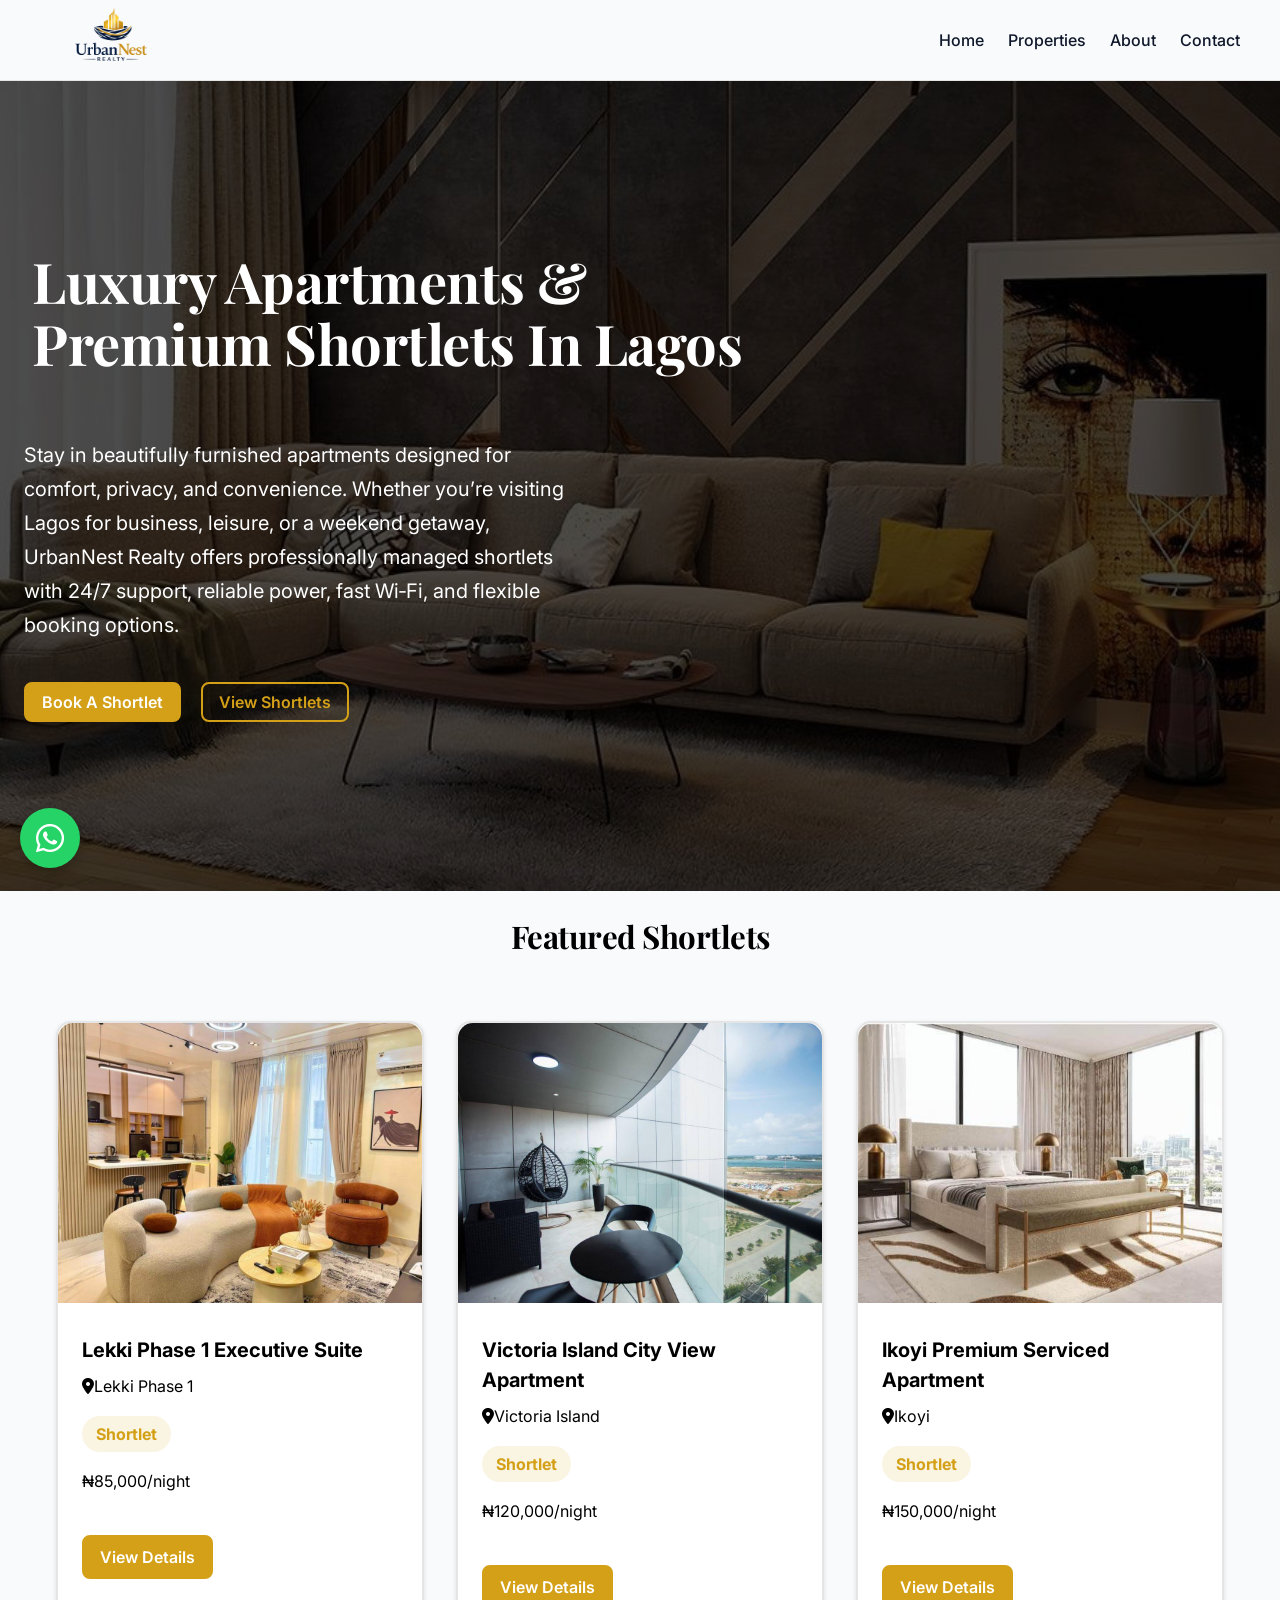
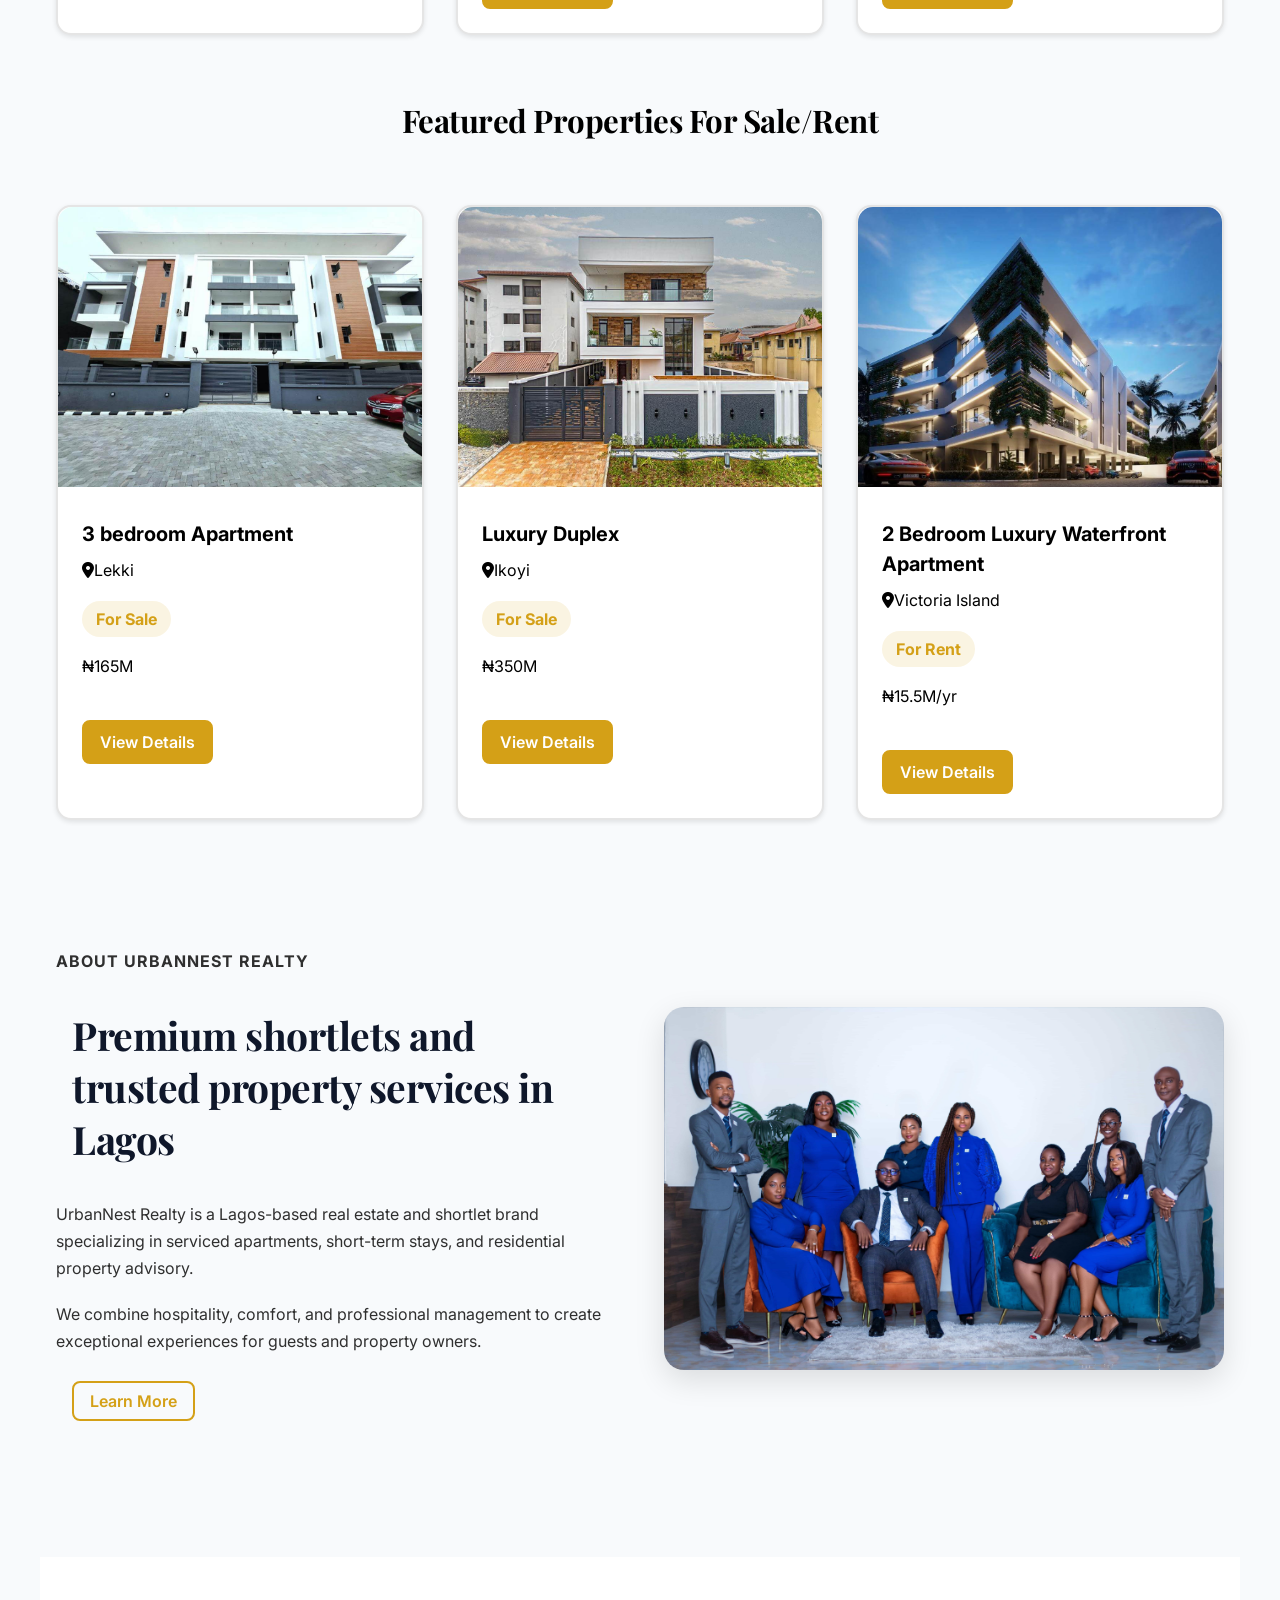
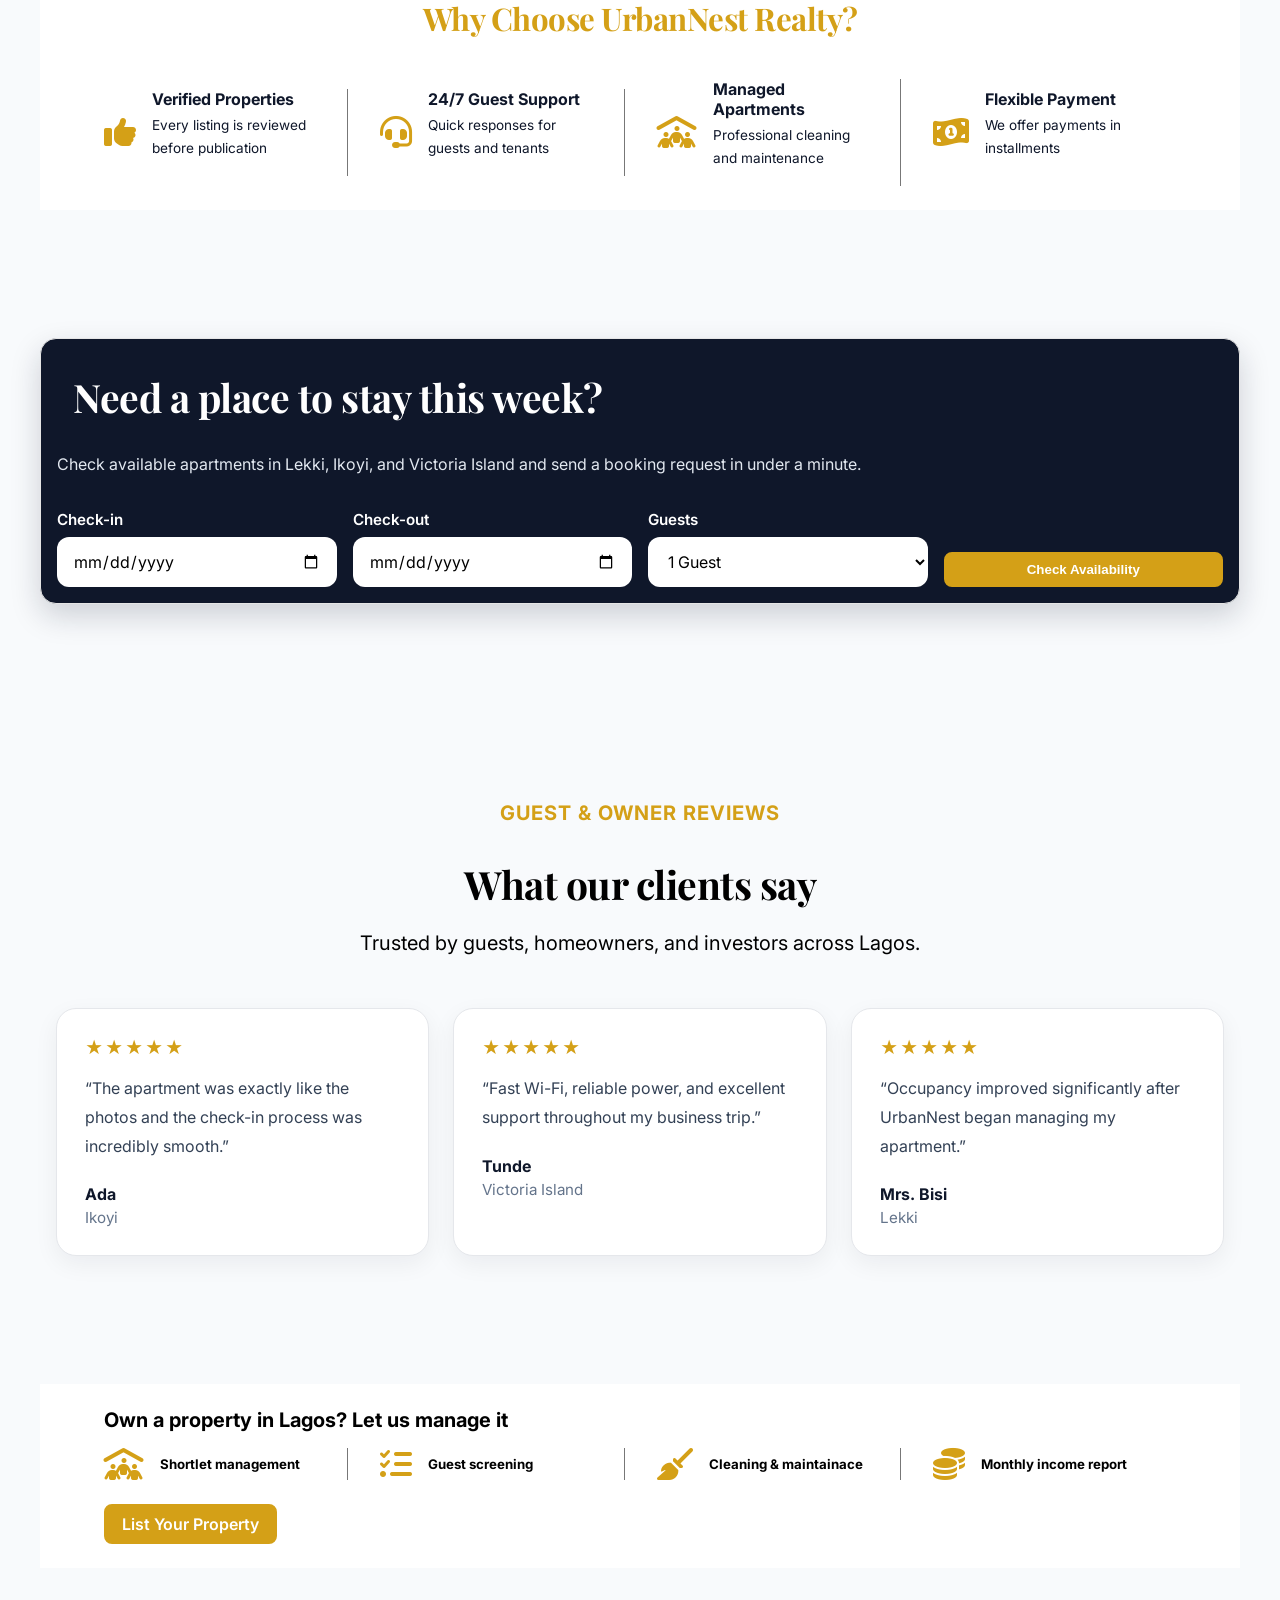
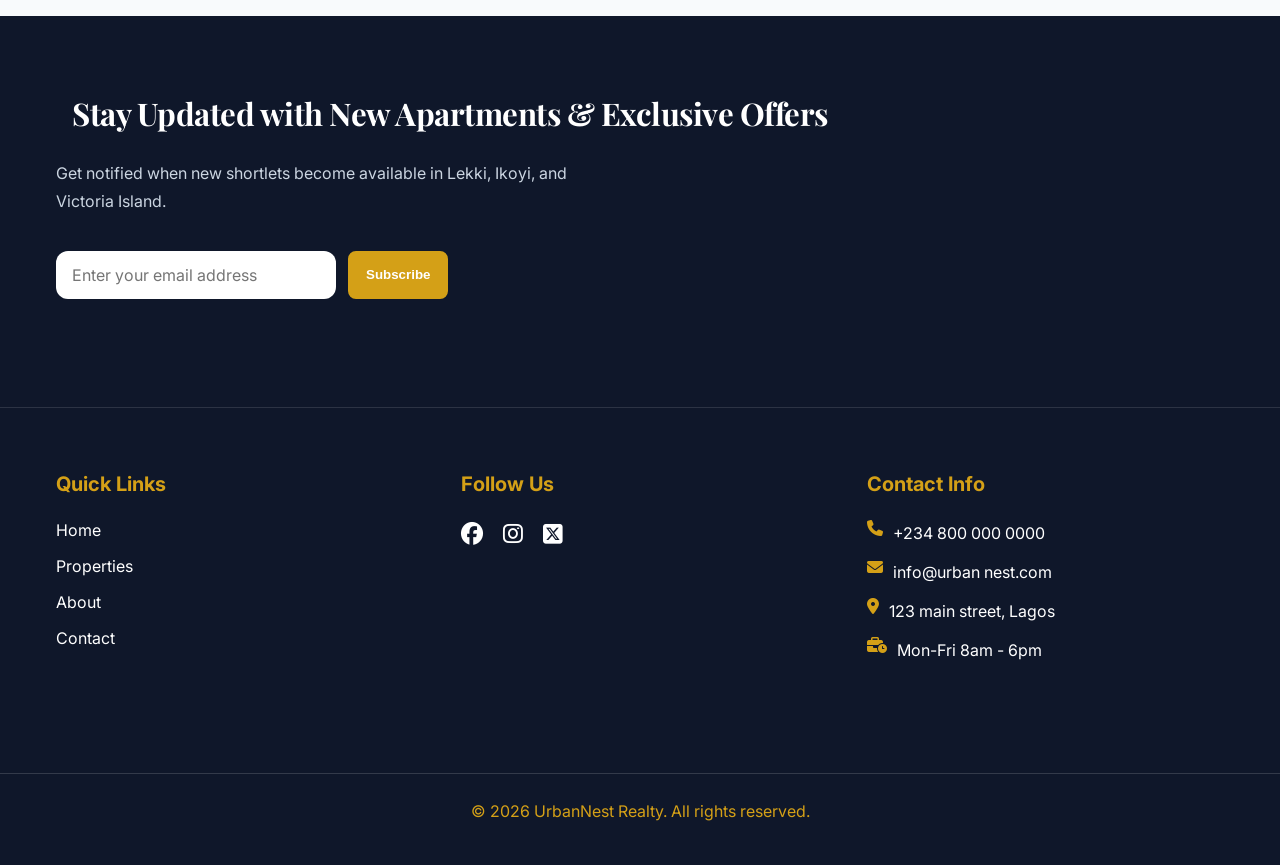
==== index.html @ 4d5b06f9 "Update print statement from 'Hello' to 'Goodbye'" ====
<!DOCTYPE html>
<html lang="en">
<head>
    <meta charset="UTF-8">
    <meta name="viewport" content="width=device-width, initial-scale=1.0">

    <title>UrbanNest Realty</title>

    <link rel="preconnect" href="https://fonts.googleapis.com">
    <link rel="preconnect" href="https://fonts.gstatic.com" crossorigin>
    <link href="https://fonts.googleapis.com/css2?family=Inter:wght@400;500;600;700&family=Playfair+Display:wght@600;700;800&display=swap" rel="stylesheet">

    <link rel="stylesheet" href="CSS/stylesheet.css">
    <script src="JS/script.js" defer></script>

    <link rel="stylesheet" href="https://cdnjs.cloudflare.com/ajax/libs/font-awesome/6.5.0/css/all.min.css">

</head>
<body>
    <div class="page">
        <header class="site-header">
            <div class="header-inner">

                <nav class="navbar">
                    <div class="logo">
                        <a href="index.html">
                            <img src="Assets/Logo/Real_estate_logo.png" alt="UrbanNest Realty Logo">
                        </a>
                    </div>
                    <button class="menu-btn" id="menuBtn" type="button" aria-label="Open menu">
                        <i class="fa-solid fa-bars"></i>
                    </button>

                    <ul class="nav-links" id="navLinks">
                        <il><a href="index.html"> Home </a></il>
                        <il><a> Properties </a></il>
                        <il><a> About </a></il>
                        <il><a> Contact </a></il>
                    </ul>
                </nav>
            </div>
        </header>

        <main>
            <section class="hero">
                <div class="slide slide1 active">
                    <div class="fade-in">
                        <h1 class="hero-title text-measure">Luxury Apartments & <br>Premium Shortlets In Lagos</h1>

                        <div class="hero-text">
                            <p>
                                Stay in beautifully furnished apartments designed for comfort, privacy, and convenience. Whether you’re visiting Lagos for business, leisure, or a weekend getaway, 
                                UrbanNest Realty offers professionally managed shortlets with 24/7 support, reliable power, fast Wi‑Fi, and flexible booking options.
                            </p>

                            <a href="#" class="Btn">Book A Shortlet</a>
                            <a href="#featured" class="btn-primary">View Shortlets</a>
                        </div>

                    </div>
                </div>
                <div class="slide slide2">
                    <div class="hero-text fade-in">
                        <h1>Your Lagos Home Away From Home</h1>
                        <p>
                             From stylish studios to spacious serviced suites, 
                            UrbanNest Realty provides secure, fully furnished shortlets in Lagos’s most desirable neighborhoods.
                        </p>
                        <a href="#" class="Btn">Book A Shortlet</a>
                        <a href="#featured" class="btn-primary">View Shortlets</a>
                    </div>
                </div>
            </section>


            <section>
                <div id="featured" class="container">
                    <div class="section-header">
                        <h3>Featured Shortlets</h3>
                    </div>
                    <div class="cards">

                        <div class="card">
                            <img src="Assets/Images/2_bedroom_shortlet.jfif" alt="suit">
                            <div class="card-content">
                                <h4>Lekki Phase 1 Executive Suite</h4>
                                <p><i class="fa-solid fa-location-dot"></i>Lekki Phase 1</p>
                                <span class="property-badge">Shortlet</span>
                                <p>&#8358;85,000/night</p>
                                <a href="properties_details.html?id=lekki-suite" class="Btn">View Details</a>
                            </div>
                        </div>

                        <div class="card">
                            <img src="Assets/Images/VI_AP.jfif" alt="apartment">
                            <div class="card-content">
                                <h4>Victoria Island City View Apartment</h4>
                                <p><i class="fa-solid fa-location-dot"></i>Victoria Island</p>
                                <span class="property-badge">Shortlet</span>
                                <p>&#8358;120,000/night</p>
                                <a href="properties_details.html?id=vi-city-view" class="Btn">View Details</a>
                            </div>
                        </div>

                        <div class="card">
                            <img src="Assets/Images/shortlet_penthouse.jfif" alt="bedroom">
                            <div class="card-content">
                                <h4>Ikoyi Premium Serviced Apartment</h4>
                                <p><i class="fa-solid fa-location-dot"></i>Ikoyi</p>
                                <span class="property-badge">Shortlet</span>
                                <p>&#8358;150,000/night</p>
                                <a href="properties_details.html?id=ikoyi-AP" class="Btn">View Details</a>
                            </div>
                        </div>
                    </div>

                </div>
            </section>

            <section>
                <div class="container">
                    <div class="section-header">
                        <h3>Featured Properties For Sale/Rent</h3>
                    </div>

                    <div class="cards">
                        <div class="card">
                            <img src="Assets/Images/3_bedroom_AP.jfif" alt="3 Bedroom Apartment">
                            <div class="card-content">
                                <h4>3 bedroom Apartment</h4>
                                <p><i class="fa-solid fa-location-dot"></i>Lekki</p>
                                <span class="property-badge">For Sale</span>
                                <p>&#8358;165M</p>
                                <a href="properties_details.html?id=3-bedroom-AP" class="Btn">View Details</a>
                            </div>
                        </div>

                        <div class="card">
                            <img src="Assets/Images/AP_forSale.jfif" alt="Luxury Duplex">
                            <div class="card-content">
                                <h4>Luxury Duplex</h4>
                                <p><i class="fa-solid fa-location-dot"></i>Ikoyi</p>
                                <span class="property-badge">For Sale</span>
                                <p>&#8358;350M</p>
                                <a href="properties_details.html?id=ikoyi-duplex" class="Btn">View Details</a>
                            </div>
                        </div>

                        <div class="card">
                            <img src="Assets/Images/Luxury_AP.jfif" alt="2 Bedroom Apartment">
                            <div class="card-content">
                                <h4>2 Bedroom Luxury Waterfront Apartment</h4>
                                <p><i class="fa-solid fa-location-dot"></i>Victoria Island</p>
                                <span class="property-badge">For Rent</span>
                                <p>&#8358;15.5M/yr</p>
                                <a href="properties_details.html?id=vi-waterfront" class="Btn">View Details</a>
                            </div>
                        </div>
                    </div>
                </div>
            </section>


            <section class="about-home section">
                <div class="container about-grid">

                    <div class="about-text">
                        <p class="section-label">About UrbanNest Realty</p>
                        <h2>Premium shortlets and trusted property services in Lagos</h2>

                        <p>
                            UrbanNest Realty is a Lagos-based real estate and shortlet brand
                            specializing in serviced apartments, short-term stays, and residential
                            property advisory.
                        </p>

                        <p>
                            We combine hospitality, comfort, and professional management to create
                            exceptional experiences for guests and property owners.
                        </p>

                        <a href="about.html" class="btn-primary">Learn More</a>
                    </div>

                    <div class="about-image">
                        <img src="Assets/Images/Team_pic.jpg" alt="UrbanNest Realty team">
                    </div>

                </div>
            </section>


            <section class="features container">
                <div class="feature-header">
                    <h3>Why Choose UrbanNest Realty?</h3>
                </div>
                
                <div class="feature-container fade-in">
                    <div class="feature">
                        <i class="fa-solid fa-thumbs-up"></i>
                        <div class="feature-text">
                            <h4>Verified Properties</h4>
                            <p>Every listing is reviewed before publication</p>
                        </div>
                    </div>
                    <div class="feature">
                        <i class="fa-solid fa-headset"></i>
                        <div class="feature-text">
                            <h4>24/7 Guest Support</h4>
                            <p>Quick responses for guests and tenants</p>
                        </div>
                    </div>
                    <div class="feature">
                        <i class="fa-solid fa-people-roof"></i>
                        <div class="feature-text">
                            <h4>Managed Apartments</h4>
                            <p>Professional cleaning and maintenance</p>
                        </div>
                    </div>
                    <div class="feature">
                        <i class="fa-solid fa-money-bill-1-wave"></i>
                        <div class="feature-text">
                            <h4>Flexible Payment</h4>
                            <p>We offer payments in installments</p>
                        </div>
                    </div>
                </div>
            </section>

            <section class="availability-section">
                <div class="container availability-box">

                    <div class="availability-text">
                        <h2>Need a place to stay this week?</h2>
                        <p>
                            Check available apartments in Lekki, Ikoyi, and Victoria Island
                            and send a booking request in under a minute.
                        </p>
                    </div>

                    <form id="availabilityForm" class="availability-form">

                        <div class="field">
                            <label for="checkin">Check-in</label>
                            <input type="date" id="checkin" required>
                        </div>

                        <div class="field">
                            <label for="checkout">Check-out</label>
                            <input type="date" id="checkout" required>
                        </div>

                        <div class="field">
                            <label for="guests">Guests</label>
                            <select id="guests">
                                <option value="1">1 Guest</option>
                                <option value="2">2 Guests</option>
                                <option value="3">3 Guests</option>
                                <option value="4">4 Guests</option>
                                <option value="5">5 Guests</option>
                            </select>
                        </div>

                        <button type="submit" class="Btn">
                            Check Availability
                        </button>

                    </form>

                </div>
            </section>

            
            <section class="testimonials section">
                <div class="container">

                    <div class="section-header">
                        <p class="section-label">Guest & Owner Reviews</p>
                        <h2>What our clients say</h2>
                        <p>
                            Trusted by guests, homeowners, and investors across Lagos.
                        </p>
                    </div>

                    <div class="testimonial-grid">

                    <article class="testimonial-card">
                        <div class="stars">★★★★★</div>
                        <p>
                            “The apartment was exactly like the photos and the check-in
                            process was incredibly smooth.”
                        </p>
                        <div class="client">
                            <strong>Ada</strong>
                            <span>Ikoyi</span>
                        </div>
                    </article>

                    <article class="testimonial-card">
                        <div class="stars">★★★★★</div>
                            <p>
                                “Fast Wi-Fi, reliable power, and excellent support throughout my
                                business trip.”
                            </p>
                            <div class="client">
                                <strong>Tunde</strong>
                                <span>Victoria Island</span>
                            </div>
                    </article>

                    <article class="testimonial-card">
                        <div class="stars">★★★★★</div>
                        <p>
                            “Occupancy improved significantly after UrbanNest began managing my
                            apartment.”
                        </p>
                        <div class="client">
                            <strong>Mrs. Bisi</strong>
                            <span>Lekki</span>
                        </div>
                    </article>

                </div>
            </div>
        </section>



            <section>
                <div class="features container">
                    <div class="fade-in">
                        <h4>Own a property in Lagos? Let us manage it</h4>
                    </div>
                    
                    
                    <div class="feature-container fade-in">

                        <div class="feature">
                            <i class="fa-solid fa-people-roof"></i>
                            <div>
                                <h5>Shortlet management</h5>
                            </div>
                            
                        </div>

                        <div class="feature">
                            <i class="fa-solid fa-list-check"></i>
                            <div>
                                <h5>Guest screening</h5>
                            </div>
                        </div>

                        <div class="feature">
                            <i class="fa-solid fa-broom"></i>
                            <div>
                                <h5>Cleaning & maintainace</h5>
                            </div>
                        </div>
                    
                        <div class="feature">
                            <i class="fa-solid fa-coins"></i>
                            <div>
                                <h5>Monthly income report</h5>
                            </div>
                        </div>

                    </div>
                    

                    <a href="" class="Btn">
                        List Your Property
                    </a>
                </div>
            </section>



            <footer class="footer">
                <!-- Newsletter -->
                <div class="footer-newsletter">
                    <div class="container newsletter-box">

                        <div class="newsletter-text">
                            <h3>Stay Updated with New Apartments & Exclusive Offers</h3>
                            <p>
                                Get notified when new shortlets become available in
                                Lekki, Ikoyi, and Victoria Island.
                            </p>
                        </div>

                        <form class="newsletter-form">
                            <input type="email" placeholder="Enter your email address" required>
                            <button type="submit" class="Btn">Subscribe</button>
                        </form>

                    </div>
                </div>

                <div class="footer-content">
                    <div class="footer-column fade-in">
                        <h4>Quick Links</h4>
                        <ul class="footer-links">
                            <li><a href="home_index.html">Home</a></li>
                            <li><a href="properties.html">Properties</a></li>
                            <li><a href="about.html">About</a></li>
                            <li><a href="contact.html">Contact</a></li>
                        </ul>
                    </div>

                    <div class="footer-column fade-in">
                        <h4>Follow Us</h4>

                        <div class="social-links">
                            <a href="#" aria-label="Facebook">
                                <i class="fa-brands fa-facebook"></i>
                            </a>
                            <a href="#" aria-label="Instagram">
                                <i class="fa-brands fa-instagram"></i>
                            </a>
                            <a href="#" aria-label="X (Twitter)">
                                <i class="fa-brands fa-square-x-twitter"></i>
                            </a>
                        </div>
                    </div>

                    <div class="footer-column fade-in">
                        <h4>Contact Info</h4>

                        <p><i class="fa-solid fa-phone"></i>+234 800 000 0000</p>
                        <p><i class="fa-solid fa-envelope"></i> info@urban nest.com</p>
                        <p><i class="fa-solid fa-location-dot"></i> 123 main street, Lagos</p>
                        <p><i class="fa-solid fa-business-time"></i> Mon-Fri 8am - 6pm</p>
                    </div>
                </div>

                <div class="footer-bottom fade-in">
                    <p>&copy; 2026 UrbanNest Realty. All rights reserved.</p>
                </div>
            </footer>
        </main>
    </div>

  
    <button id="backToTop" class="back-to-top" type="button" aria-label="Back to top">
        <i class="fa-solid fa-arrow-up"></i>
    </button>
    <a
        href="https://wa.me/2348012345678?text=Hello%20UrbanNest%20Realty,%20I%20would%20like%20to%20schedule%20%20a%20inspection."
        class="whatsapp-btn"
        target="_blank"
        rel="noopener noreferrer"
        aria-label="Chat with us on WhatsApp">
        <i class="fa-brands fa-whatsapp"></i>
    </a>
    
</body>
</html>
---- CSS/stylesheet.css ----
* {
    margin: 0;
    padding: 0;
}
*, *::before, *::after {
    box-sizing: border-box;
}
html {
    font-size: var(--text-base);
    scroll-behavior: smooth;
}
html, body {
    overflow-x: hidden;
}
:root {
    /*-- Spacing --*/
    --space-1: 8px;
    --space-2: 16px;
    --space-3: 24px;
    --space-4: 32px;
    --space-5: 48px;
    --space-6: 64px;
    --space-7: 80px;

    /*-- Font Size --*/
    --text-sm: 0.875rem;
    --text-base: 1rem;
    --text-md: 1.25rem;
    --text-lg: 1.563rem;
    --text-xl: 1.953rem;
    --text-2xl: 2.441rem;
    --text-3xl: 3.052rem;

    /* Font */
    --font-heading: 'Playfair Display', serif;
    --font-body: 'Inter', sans-serif;

    /*-- Color --*/
    --primary: #0f172a;
    --accent: #d4a017;
    --background: #f8fafc;
    --surface: #ffffff;
    --body-text: navy;
    --text: #2f2f2f;
    --text-light: #777777;
    --border: #e5e5e5;
}

body {
    margin: 0;
    font-family: var(--font-body);
    background-color: var(--background);
}

main {
    overflow: hidden;
}

h1 {
    font-size: var(--text-3xl);
}
h2 {
    font-size: var(--text-2xl);
    margin-bottom: var(--space-2);
}
h3 {
    font-size: var(--text-xl);
    margin-bottom: var(--space-2);
}
h4 {
    font-size: var(--text-md);
    margin-bottom: var(--space-2);
}
p {
    font-size: var(--text-base);
    line-height: 1.7;
    margin-bottom: var(--space-2);
}
.site-header {
    background: var(--background);
    position: sticky;
    top: 0;
    z-index: 1000;
    border-bottom: 1px solid var(--border);
}
.header-inner {
    padding: var(--space-3);
    display: flex;
    justify-content: space-between;
    align-items: center;
    max-height: 80px;
    position: relative;
}
.page {
    width: 100%;
    overflow: hidden;
}
.text-measure {
    max-width: 65ch;
}

/* Navbar */
.navbar {
    display: flex;
    justify-content: space-between;
    align-items: center;
    padding: var(--space-1) var(--space-2);
    width: 100%;
}
.nav-links {
    display: flex;
    gap: var(--space-3);
    padding: 0;
    margin: 0;
    list-style: none;
}
.nav-links  a {
    position: relative;
    text-decoration: none;
    font-weight: 500;
    color: var(--primary);
    transition: color .3s ease;
}
.nav-links a::after{
    content: "";
    position: absolute;
    left: 0;
    bottom: -5px;
    width: 0;
    height: 2px;
    background: var(--accent);
    transition: width .3s ease;
}
.nav-links a:hover::after{
    width: 100%;
}
.nav-links a:hover{
    color: var(--accent);
}
.logo {
    font-size: var(--text-xl);
    font-weight: bold;
}
.logo img{
    display: block;
    height: 100px;
    width: auto;
}
.menu-btn {
    display: none;
    background: none;
    border: none;
    font-size: var(--text-lg);
    cursor: pointer;
    color: var(--primary);
}
.menu-toggle {
    display: none;
}
.menu-icon {
    display: none;
    font-size: var(--text-md);
    cursor: pointer;
    -webkit-user-select: none;
    user-select: none;
}

/* Hero layout */
.hero{
    position: relative;
    overflow: hidden;
    height: 90vh;
}

/* Hero Slider */
.slide{
    position:absolute;
    inset:0;
    z-index: 0;

    background-size:cover;
    background-position:center;
    background-repeat:no-repeat;

    opacity:0;
    transition:opacity .8s ease;

    display:flex;
    align-items:center;
    justify-content:flex-start;
}
.slide.active{
    opacity:1;
    z-index: 1;
}
.slide1 {
    background-image: 
    linear-gradient(rgba(0, 0, 0, 0.7), rgba(0, 0, 0, 0.7)),
    url('../Assets/Images/modern-l-shaped-sectional-set-design-in-living-room.jpg');

}
.slide2 {
    background-image: 
    linear-gradient(rgba(0, 0, 0, 0.7), rgba(0, 0, 0, 0.7)),
    url('../Assets/Images/Bed.jpg');

}

/* Hero title and section headings */
h1,
h2,
h3,
.hero-title {
    margin: 0;
    padding: var(--space-2);
    font-family: var(--font-heading);
    font-weight: 700;
    letter-spacing: -0.5px;
}
/* Hero Content */
.hero-title {
    font-size: clamp(2.5rem, 6vw, 5rem);
    line-height: 1.1;
    margin: var(--space-2);
    margin-bottom: var(--space-1);
}
.hero h1 {
    font-size: clamp(2.5rem, 5vw, 3.5rem);
    font-weight: 700;
    margin-bottom: var(--space-1);
    color: var(--surface);
}
.hero p {
    font-size: var(--text-md);
    margin-top: var(--space-2);
    margin-bottom: var(--space-2);
    color: var(--surface);
}
.hero-text {
    max-width: 600px;
    text-align: left;
    margin: 0;
    padding: var(--space-3);
    color: var(--primary);
}
.hero-text h1 {
    font-size: var(--text-2xl);
    margin-bottom: var(--space-1);
}



.container {
    max-width: 1200px;
    padding: 0 var(--space-2);
    margin: 0 auto;
    margin-bottom: var(--space-5);
}
.section-header {
    margin-top: var(--space-1);
    margin-bottom: var(--space-5);
    text-align: center;
}
.section-header p {
    font-size: var(--text-md);
}
.section {
    padding: var(--space-7) 16px;
    overflow: hidden;
}

.text-measure {
    max-width: 65ch;
}
.fade-in {
    opacity: 0;
    transform: translateY(30px);
    transition: all .6s ease;
}
.fade-in.show {
    opacity: 1;
    transform: translateY(0);
}

/* Cards */
.cards{
    display:grid;
    grid-template-columns:repeat(auto-fit, minmax(280px,1fr));
    gap:var(--space-4);
}
.card {
    background: var(--surface);
    border: var(--border) 2px solid;
    width: 100%;
    position: relative;
    max-width: none;
    border-radius: 15px;
    box-shadow: 0 2px 5px rgba(0, 0, 0, 0.1);
    line-height: 1.5;
    transition: transform 0.15s ease, box-shadow 0.15s ease;
}
.card-content {
    padding: var(--space-3);
}
.card h4, .card h5 {
    font-size: var(--text-md);
    margin-top: var(--space-1);
    margin-bottom: var(--space-1);
}
.card p {
    margin-bottom: var(--space-2);
}
.card img{
    width:100%;
    height:280px;
    object-fit:cover;
    display:block;
    border-top-right-radius: 15px;
    border-top-left-radius: 15px;
}
.cards-alt {
    display: grid;
    gap: var(--space-4);
    grid-template-columns: repeat(auto-fit, minmax(280px, 1fr));
}
.card-alt {
    background: var(--surface);
    border: var(--border) 2px solid;
    width: 100%;
    position: relative;
    max-width: none;
    border-radius: 15px;
    box-shadow: 0 2px 5px rgba(0, 0, 0, 0.1);
    line-height: 1.5;
    transition: transform 0.15s ease, box-shadow 0.15s ease;
}
.card-alt-content {
    padding: var(--space-3);
}
.card-alt h4, .card-alt h5 {
    font-size: var(--text-md);
    margin-top: var(--space-1);
    margin-bottom: var(--space-1);
}
.card-alt p {
    margin-bottom: var(--space-2);
}
.card-alt img{
    width:100%;
    height:400px;
    object-fit:cover;
    display:block;
    border-top-right-radius: 15px;
    border-top-left-radius: 15px;
}



/* Buttons */
.Btn {
    display: inline-block;
    padding: var(--space-1) var(--space-2);
    margin-top: var(--space-3);
    background-color: var(--accent);
    border-radius: 8px;
    color: var(--surface);
    border: 2px var(--accent) solid;
    text-decoration: none;
    font-weight: 600;
    transition: background 0.3s ease;
}
.Btn:hover {
    color: var(--accent);
    background-color: var(--primary);
    border: 2px var(--primary) solid;
    transform: translate(-2px);
}
.btn-primary {
    display: inline-block;
    padding: var(--space-1) var(--space-2);
    margin: var(--space-1) var(--space-2);
    border: 2px var(--accent) solid;
    color: var(--accent);
    text-decoration: none;
    border-radius: 8px;
    font-weight: 600;
    transition: background 0.3s ease;
}
.btn-primary:hover {
    color: var(--accent);
    background: var(--primary);
    border: 2px var(--primary) solid;
    transform: translate(-2px);
}
.btn-alt{
        display: inline-block;
    padding: var(--space-1) var(--space-2);
    margin: var(--space-1) var(--space-3);
    border: 2px var(--primary) solid;
    color: var(--primary);
    text-decoration: none;
    border-radius: 8px;
    font-weight: 600;
    transition: background 0.3s ease;
}


/* About */
.about-home{
    padding:80px 0;
}
.about-grid{
    display:grid;
    grid-template-columns:1fr 1fr;
    gap:48px;
    align-items:center;
}
.section-label{
    color:var(--accent);
    font-weight:700;
    text-transform:uppercase;
    letter-spacing:1px;
    margin-bottom:12px;
}
.about-text h2{
    margin-bottom:20px;
    color:var(--primary);
}
.about-text p{
    margin-bottom:18px;
    color:var(--text);
}
.about-image img{
    width:100%;
    border-radius:20px;
    display:block;
    box-shadow:0 10px 30px rgba(0,0,0,.12);
}



/* Why Choose Us */
.features{
    background: var(--surface);
    padding: 1.5rem 5%;
}
.feature-container{
    max-width: 1200px;
    margin: 0 auto;

    display: flex;
    justify-content: space-between;
    align-items: center;
    gap: 2rem;
}
.feature{
    flex: 1;

    display: flex;
    align-items: center;
    gap: 1rem;

    padding-right: 1.5rem;
    border-right: 1px solid var(--text-light);
}
.feature:last-child{
    border-right: none;
}
.feature i{
    font-size: 2rem;
    color: var(--accent);
    flex-shrink: 0;
}
.feature-header{
    font-size: var(--text-md);
    color: var(--accent);
    margin-bottom: var(--space-3);
    text-align: center;
}
.feature h4{
    font-size: 1rem;
    color: var(--primary);
    margin-bottom: .3rem;
}
.feature p{
    font-size: .85rem;
    color: var(--primary);
}



/* Bookings */
.booking-section{
    padding:80px 20px;
    background:#fff;
}
.booking-form{
    max-width:600px;
    margin:auto;
    display:grid;
    gap:16px;
}
.booking-form input,
.booking-form textarea{
    width:100%;
    padding:14px;
    border:1px solid #ddd;
    border-radius:8px;
    font-size:1rem;
}
.booking-form button{
    border:none;
    cursor:pointer;
}

/* Quick Availability Section */
.availability-section{
    padding:80px 20px;
}
.availability-box{
    background: var(--primary) !important;
    color: var(--surface);
    border-radius:24px;
    padding:48px;
    display:grid;
    grid-template-columns:1fr;
    gap:32px;
    box-shadow:0 12px 30px rgba(15,23,42,.18);
}
.availability-text h2{
    color:var(--surface);
    margin-bottom:12px;
}
.availability-text p{
    color:#E2E8F0;
    margin:0;
}
.availability-form{
    display:grid;
    grid-template-columns:repeat(4,1fr);
    gap:16px;
    align-items:end;
}
.availability-form .field{
    display:flex;
    flex-direction:column;
    gap:8px;
}
.availability-form label{
    font-size:.95rem;
    font-weight:600;
    color:var(--surface);
}
.availability-form input,
.availability-form select{
    width:100%;
    padding:14px 16px;
    border:none;
    border-radius:12px;
    font:inherit;
    background:#fff;
}
.availability-form input:focus,
.availability-form select:focus{
    outline:2px solid var(--accent);
    outline-offset:2px;
}
.availability-form .Btn{
    width:100%;
    margin-top:0;
}





/* property details page */
.property-details{
    display:grid;
    grid-template-columns:1fr 1fr;
    gap:60px;
    align-items:center;
    margin:80px 0;
}
.property-image img{
    width:100%;
    border-radius:15px;
}
.property-info h1{
    margin-bottom:20px;
}
.property-info p{
    margin:20px 0;
    line-height:1.8;
}
.property-info ul{
    margin:25px 0;
}

.property-info li{
    margin-bottom: var(--space-1);
}
.property-meta{
    margin:20px 0;
}
.property-meta p{
    margin:10px 0;
    font-size:0.95rem;
    color:#555;
}
.property-meta strong{
    color:#222;
}

/*  PREMIUM PROPERTY DETAILS */
.property-page{
    padding-bottom:80px;
}
.property-gallery{
    max-width:1200px;
    margin:40px auto;
    padding:0 16px;
}
.gallery-main{
    width:100%;
    height:520px;
    object-fit:cover;
    border-radius:24px;
    display:block;
    margin-bottom:16px;
}
.gallery-grid{
    display:grid;
    grid-template-columns:repeat(3,1fr);
    gap:16px;
}
.gallery-grid img{
    width:100%;
    height:180px;
    object-fit:cover;
    border-radius:16px;
    display:block;
}
.property-layout{
    display:grid;
    grid-template-columns:2fr 1fr;
    gap:40px;
    align-items:start;
}
.property-content{
    background:var(--surface);
    border:1px solid var(--border);
    border-radius:24px;
    padding:40px;
    box-shadow:0 10px 30px rgba(15,23,42,.05);
}
.property-header{
    margin-bottom:28px;
}
.property-badge{
    display:inline-block;
    background:rgba(212,160,23,.12);
    color:var(--accent);
    padding:6px 14px;
    border-radius:999px;
    font-weight:700;
    margin-bottom:16px;
}
.property-header h1{
    margin-bottom:12px;
    color:var(--primary);
}
.property-location{
    color:#64748B;
    display:flex;
    align-items:center;
    gap:8px;
}
.property-features{
    display:grid;
    grid-template-columns:repeat(4,1fr);
    gap:16px;
    margin-bottom:32px;
    padding:24px 0;
    border-top:1px solid var(--border);
    border-bottom:1px solid var(--border);
}
.property-features div{
    display:flex;
    align-items:center;
    gap:8px;
    font-weight:600;
    color:var(--primary);
}
.property-section{
    margin-bottom:40px;
}
.property-section h2{
    margin-bottom:18px;
    color:var(--primary);
}
.amenities-grid{
    display:grid;
    grid-template-columns:repeat(2,1fr);
    gap:16px;
}
.amenities-grid div{
    display:flex;
    align-items:center;
    gap:10px;
    padding:14px;
    border:1px solid var(--border);
    border-radius:14px;
    background:#FAFBFC;
}
.map-placeholder{
    height:260px;
    border-radius:18px;
    border:1px dashed var(--border);
    display:flex;
    align-items:center;
    justify-content:center;
    color:#64748B;
    background:#F8FAFC;
}
.rules-list{
    padding-left:20px;
}
.rules-list li{
    margin-bottom:10px;
}
.booking-sidebar{
    position:sticky;
    top:100px;
}
.booking-card{
    background:var(--surface);
    border:1px solid var(--border);
    border-radius:24px;
    padding:28px;
    box-shadow:0 10px 30px rgba(15,23,42,.08);
}
.price-box{
    text-align:center;
    margin-bottom:24px;
}
.price-box span{
    color:#64748B;
    font-size:.95rem;
}
.price-box h3{
    font-size:2rem;
    color:var(--primary);
    margin:8px 0;
}
.price-box p{
    color:#64748B;
    margin:0;
}
.availability-box{
    background:#F8FAFC;
    border:1px solid var(--border);
    border-radius:16px;
    padding:16px;
    margin-bottom:24px;
}
.book-btn,
.whatsapp-btn{
    width:100%;
    text-align:center;
    margin-bottom:12px;
}
.contact-box{
    margin-top:20px;
}
.contact-box p{
    display:flex;
    align-items:center;
    gap:10px;
    margin-bottom:12px;
    color:var(--primary);
}



/* Testimonials */
.testimonials{
    background:#F8FAFC;
    padding:80px 0;
}
.testimonial-grid{
    display:grid;
    grid-template-columns:repeat(3,1fr);
    gap:24px;
    margin-top:40px;
}
.testimonial-card{
    background:#fff;
    border:1px solid #E5E7EB;
    border-radius:20px;
    padding:28px;
    box-shadow:0 8px 24px rgba(15,23,42,.06);
    transition:transform .25s ease, box-shadow .25s ease;
}
.testimonial-card:hover{
    transform:translateY(-6px);
    box-shadow:0 16px 36px rgba(15,23,42,.12);
}
.stars{
    color:#D4A017;
    font-size:1.1rem;
    margin-bottom:16px;
    letter-spacing:2px;
}
.testimonial-card p{
    color:#334155;
    margin-bottom:24px;
    line-height:1.8;
}
.client{
    display:flex;
    flex-direction:column;
    gap:4px;
}
.client strong{
    color:#0F172A;
}
.client span{
    color:#64748B;
    font-size:.95rem;
}






/*breadcrumb*/
.breadcrumb{
    padding:15px 0;
    font-size:.95rem;
}
.breadcrumb .container{
    display:flex;
    align-items:center;
    flex-wrap:wrap;
    gap:8px;
}
.breadcrumb a{
    color: var(--primary);
    text-decoration:none;
    font-weight:500;
}
.breadcrumb a:hover{
    text-decoration:underline;
}
.breadcrumb span{
    color: var(--accent);
}

/*Home Page Whatsapp*/
.whatsapp-btn {
    position: fixed;
    bottom: 20px;
    left: 20px;

    width: 60px;
    height: 60px;

    display: flex;
    align-items: center;
    justify-content: center;

    background: #25D366;
    color: white;

    border-radius: 50%;
    text-decoration: none;

    font-size: 2rem;
    box-shadow: 0 4px 12px rgba(0,0,0,0.2);
    z-index: 1000;
    transition: transform 0.3s ease;
}
.whatsapp-btn:hover {
    transform: scale(1.1);
}
/* Back To Top Button */
.back-to-top {
    position: fixed;
    bottom: 20px;
    right: 20px;
    width: 50px;
    height: 50px;

    border: none;
    border-radius: 50%;
    cursor: pointer;

    opacity: 0;
    visibility: hidden;
    transition: all 0.3s ease;
    z-index: 1000;
}
.back-to-top.show {
    opacity: 1;
    visibility: visible;
}

/* Footer Section*/
.footer {
    background: var(--primary);
}
/* Newsletter */
.footer-newsletter{
    border-bottom:1px solid rgba(255,255,255,.12);
    padding:60px 20px;
}
.newsletter-box{
    display:flex;
    justify-content:space-between;
    align-items:center;
    gap:20px;
    flex-wrap:wrap;
}
.newsletter-text h3{
    color:var(--surface);
    margin-bottom:10px;
}
.newsletter-text p{
    color:#CBD5E1;
    max-width:520px;
}
.newsletter-form{
    display:flex;
    gap:12px;
    flex-wrap:wrap;
}
.newsletter-form input{
    min-width:260px;
    padding:14px 16px;
    border:none;
    border-radius:12px;
    font:inherit;
}
.newsletter-form .Btn{
    margin-top:0;
}

.footer-content {
    max-width: 1200px;
    margin: 0 auto;

    display: grid;
    grid-template-columns: repeat(3, 1fr);
    gap: var(--space-5);
    padding: var(--space-6) var(--space-2);

    align-items: start;
}
.footer-column{
    text-align: left;
}
.footer-column h4 {
    margin-bottom: var(--space-3);
    color: var(--accent);
}
.footer-column p{
    display:flex;
    align-items:flex-start;
    justify-content: flex-start;
    gap:10px;
    margin-bottom:12px;
    color: var(--surface);
}
.footer-logo{
    text-align:center;
    padding-top: var(--space-5);
}
.footer-logo img{
    width:100px;
    height:auto;
}
.footer-links{
    list-style: none;
    margin: 0;
    padding: 0;
    color: var(--accent);
}
.footer-links li{
    margin-bottom: var(--space-2);
}
.footer-links a{
    text-decoration: none;
    color: var(--surface);
    transition: color .3s ease;
}
.footer-links a:hover{
    color: var(--accent);
}
.footer i {
    color: var(--accent);
}
.social-links{
    display:flex;
    justify-content: flex-start;
    gap:20px;
    margin-top:10px;
}
.social-links a{
    color: var(--text-light);
    font-size:1.4rem;
    transition:.3s;
}
.social-links a:hover{
    color: var(--surface);
    transform:translateY(-3px);
}
.social-links i{
    color: var(--surface);
}
.social-links a:hover i{
    color: var(--accent);
}
.footer-bottom{
    margin: 0;
    border-top:1px solid rgba(255,255,255,.15);
    margin-top:var(--space-4);
    padding:var(--space-3);
    text-align:center;
    color: var(--accent);
}




/* Mobile Responsive */
@media (max-width: 600px){
    .slide1 {
        background-image: 
        linear-gradient(rgba(0, 0, 0, 0.7), rgba(0, 0, 0, 0.7)),
        url('../Assets/Images/3_edroom_shortlet.jfif');

    }
    .slide2 {
        background-image: 
        linear-gradient(rgba(0, 0, 0, 0.7), rgba(0, 0, 0, 0.7)),
        url('../Assets/Images/AP_forSale_livingroom.jfif');

    }
    .menu-btn {
        display: block;
    }

    
    .nav-links{
        position: absolute;
        top: calc(100% + 15px);
        left: 50%;
        transform: translateX(-50%) translateY(-15px);
        width: 320px;
        max-width: calc(100vw - 2rem);

        background: var(--surface);
        
        border-radius: 20px;
        padding: 2rem;

        display: flex;
        flex-direction: column;
        gap: 1.5rem;

        box-shadow: 0 20px 40px rgba(0,0,0,.15);
        opacity: 0;
        visibility: hidden;
        transition: all .35s ease;
        z-index: 999;
    }
    .nav-links a{
        display: block;

        padding: 0.8rem 1rem;

        border-radius: 10px;
        border-bottom: 1px solid rgba(0,0,0,.08);
        text-align: center;

        font-size: 1.1rem;

        color: var(--text);

        text-decoration: none;

        transition: .3s;
    }

    .nav-links a:hover{
        background: var(--primary);
        color: var(--surface);
    }
    .nav-links.active{
        opacity: 1;
        visibility: visible;

        transform: translateX(-50%) translateY(0);
    }





    .features{
        padding: .75rem;
    }
    .feature-container{
        gap: .50rem;
    }
    .feature{
        gap: .5rem;
        padding-right: .5rem;
    }
    .feature i{
        font-size: 1rem;
    }
    .feature h3{
        font-size: .55rem;
        line-height: 1.2;
    }
    .feature p{
        display: none;
    }

    .about-grid{
        grid-template-columns:1fr;
    }
    .about-image{
        order:-1;
    }


    .gallery-grid{
        grid-template-columns:1fr;
    }
    .gallery-grid img{
        height:200px;
    }
    .property-content{
        padding:24px;
    }
    .property-features{
        grid-template-columns:1fr;
    }
    .amenities-grid{
        grid-template-columns:1fr;
    }


    .testimonial-grid{
        grid-template-columns:1fr;
    }
    .availability-box{
        padding:28px;
    }
    .availability-form{
        grid-template-columns:1fr;
    }

    .footer{
        align-items: center;
        text-align: center;
    }
    .footer-content{
        grid-template-columns: 1fr;
        justify-content: center;
        text-align: center;
    }
    .footer-column{
        text-align: center;
    }
    .footer-column p{
        justify-content: center;
        align-items: center;
    }
    .social-links{
        justify-content: center;
    }
    .logo img{
        margin: auto;
    }

    .booking-layout{
        grid-template-columns:1fr;
    }
    .booking-summary{
        position:static;
    }
    .booking-card{
        padding:24px;
    }
    .date-grid{
        grid-template-columns:1fr;
    }

}

/* Responsive */
@media (max-width:900px){

    .property-layout{
        grid-template-columns:1fr;
    }

    .booking-sidebar{
        position:static;
    }

    .gallery-main{
        height:320px;
    }

    .property-features{
        grid-template-columns:repeat(2,1fr);
    }
}
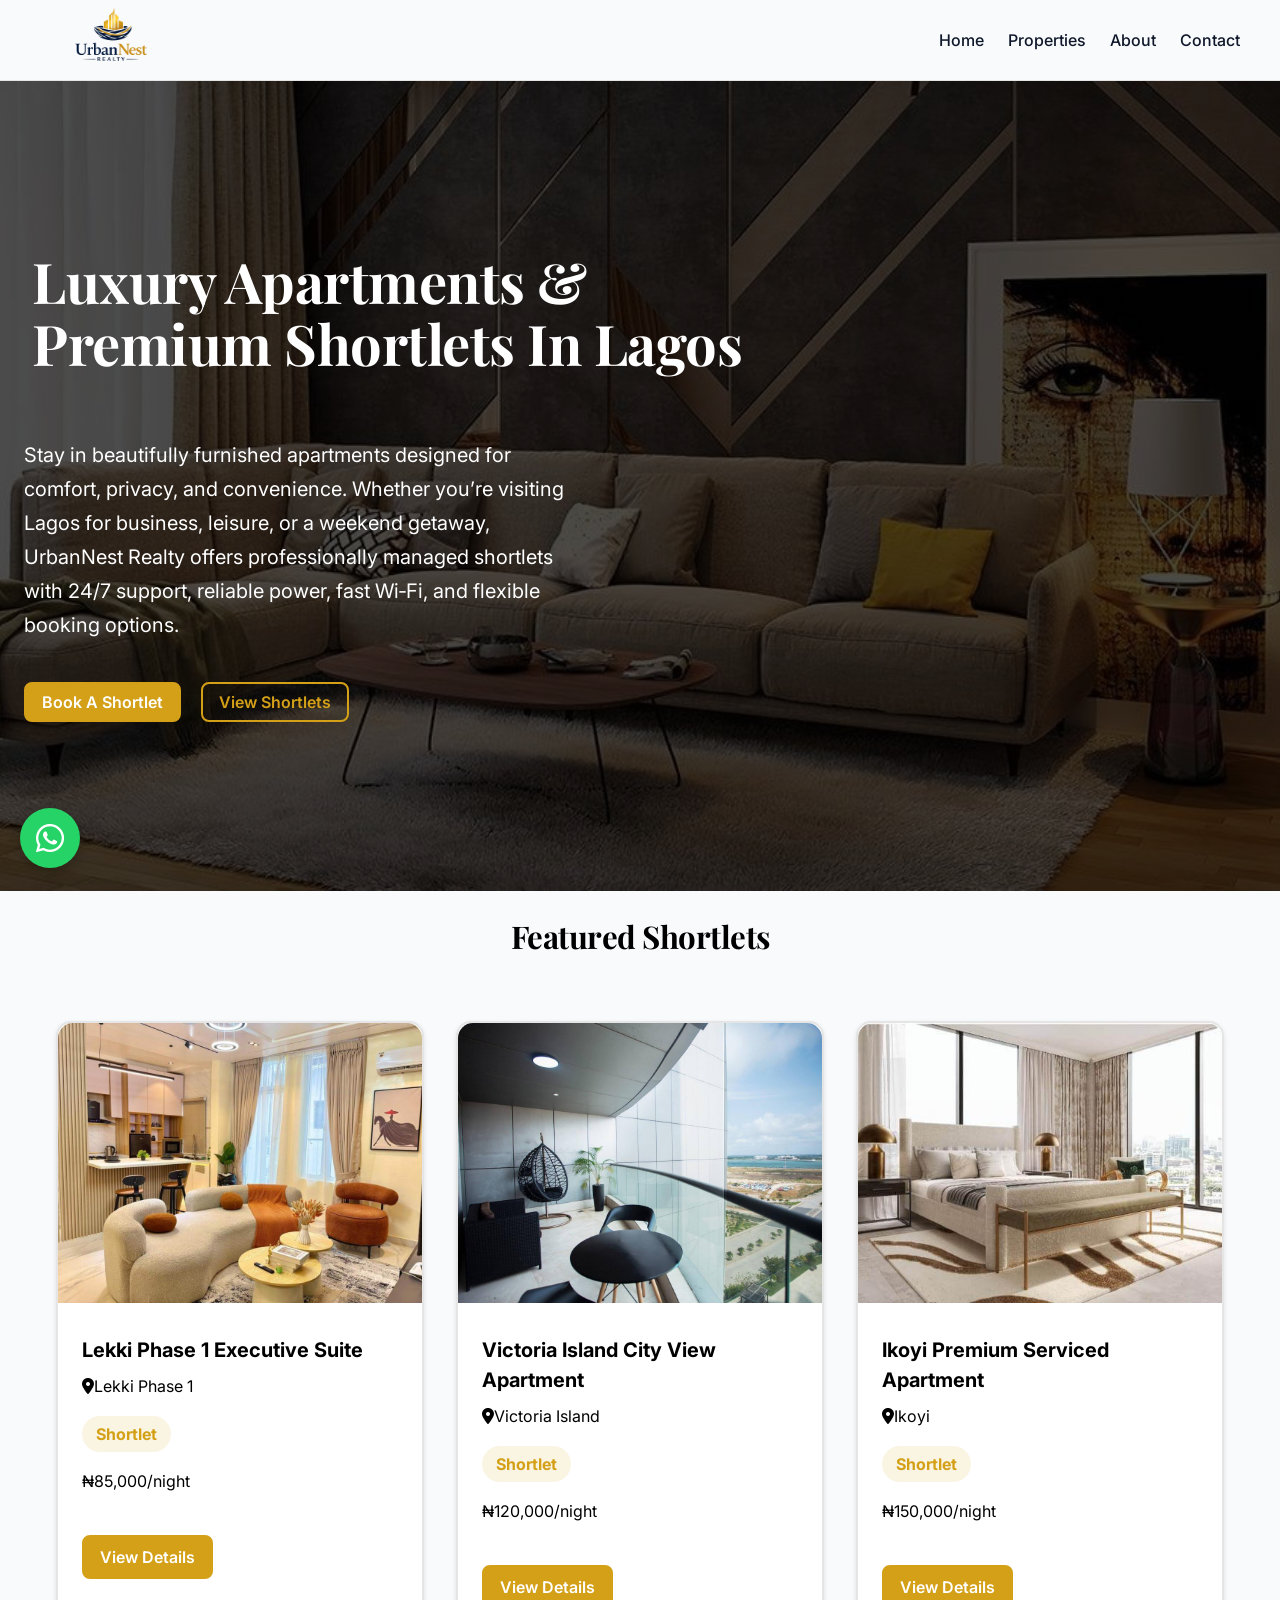
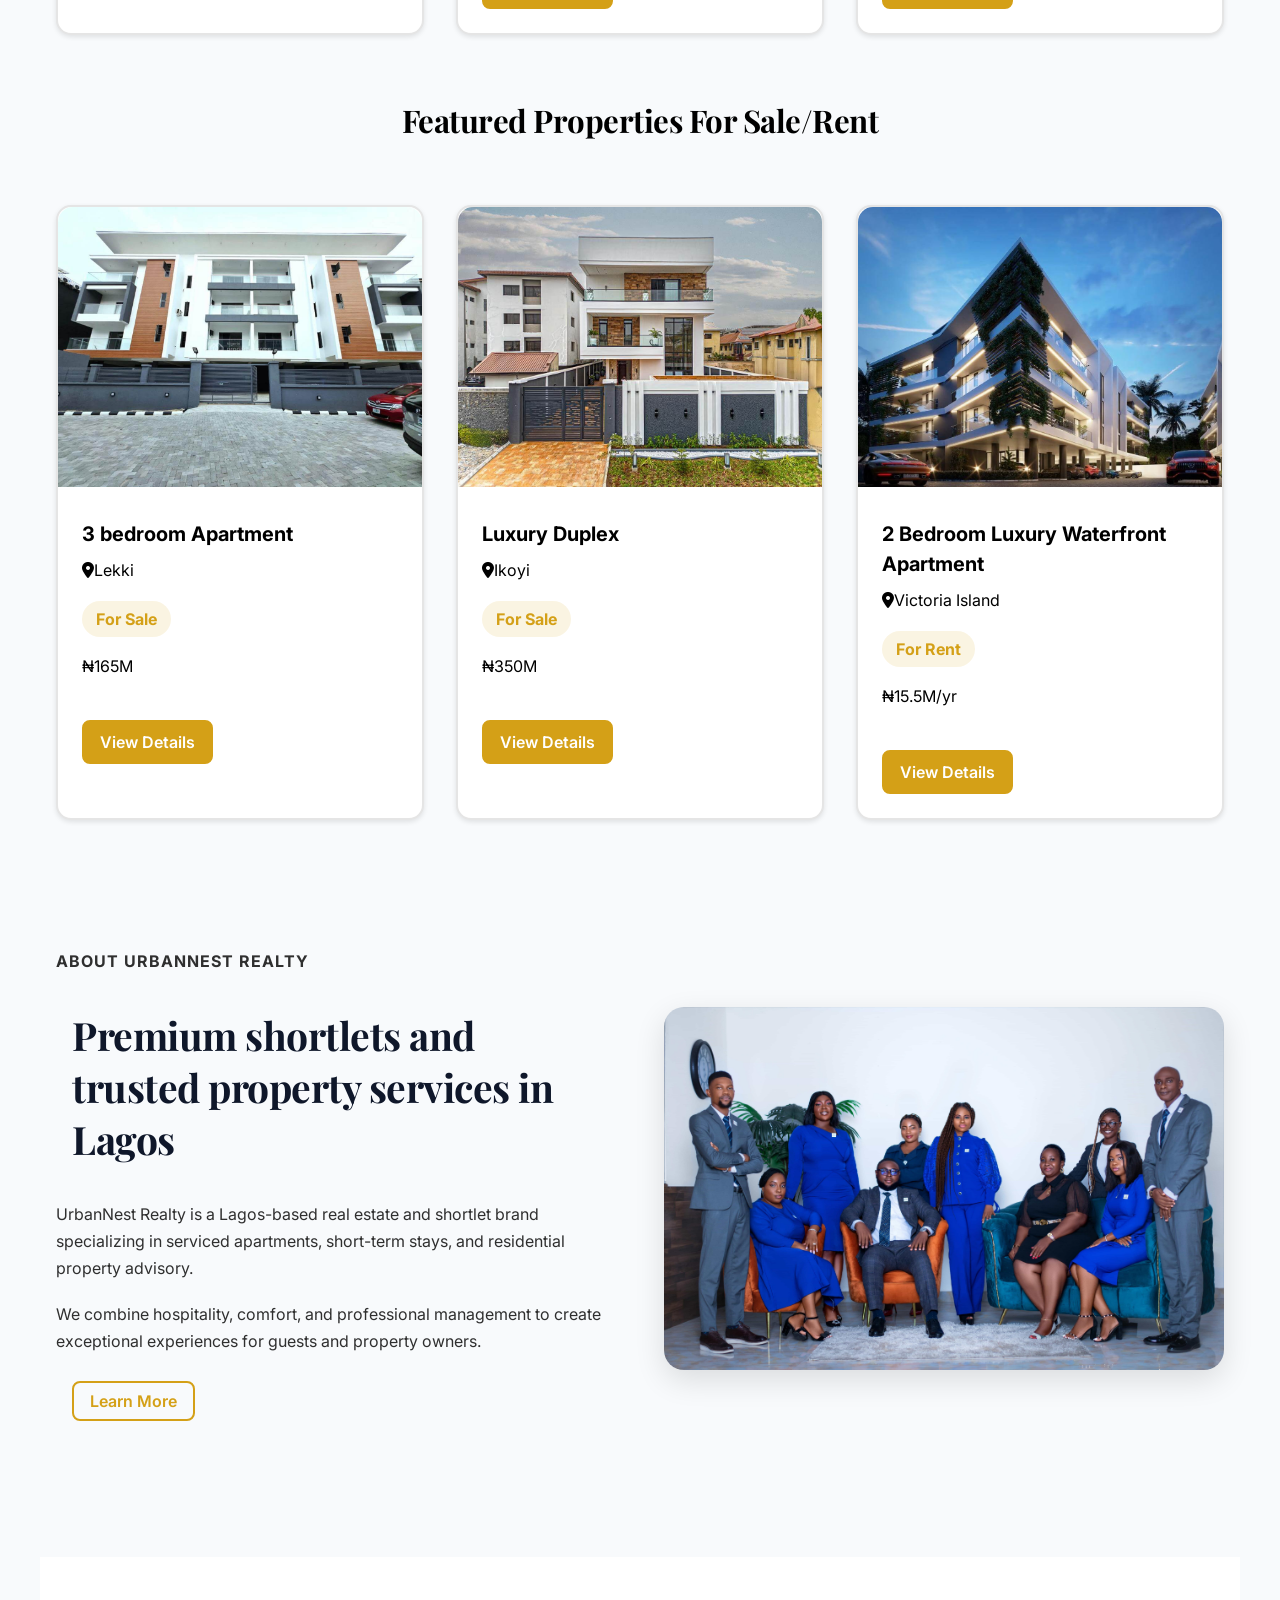
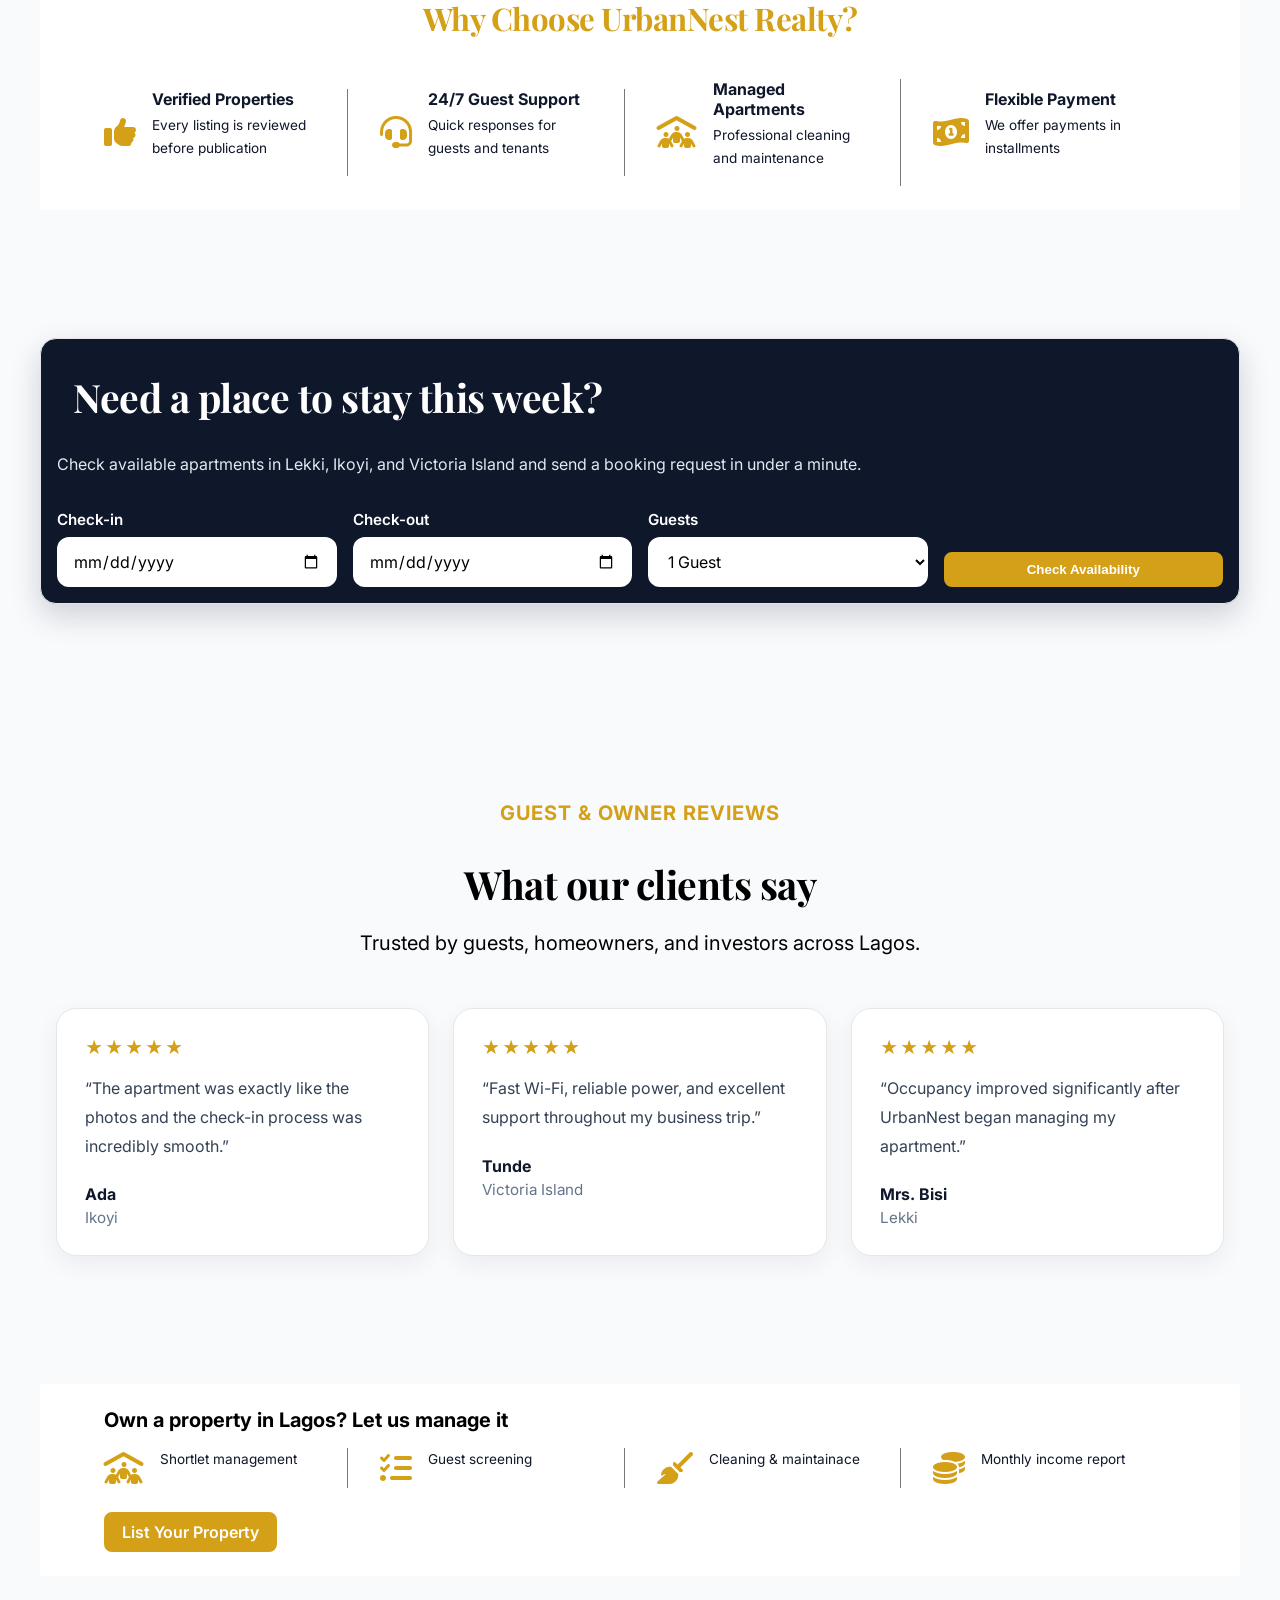
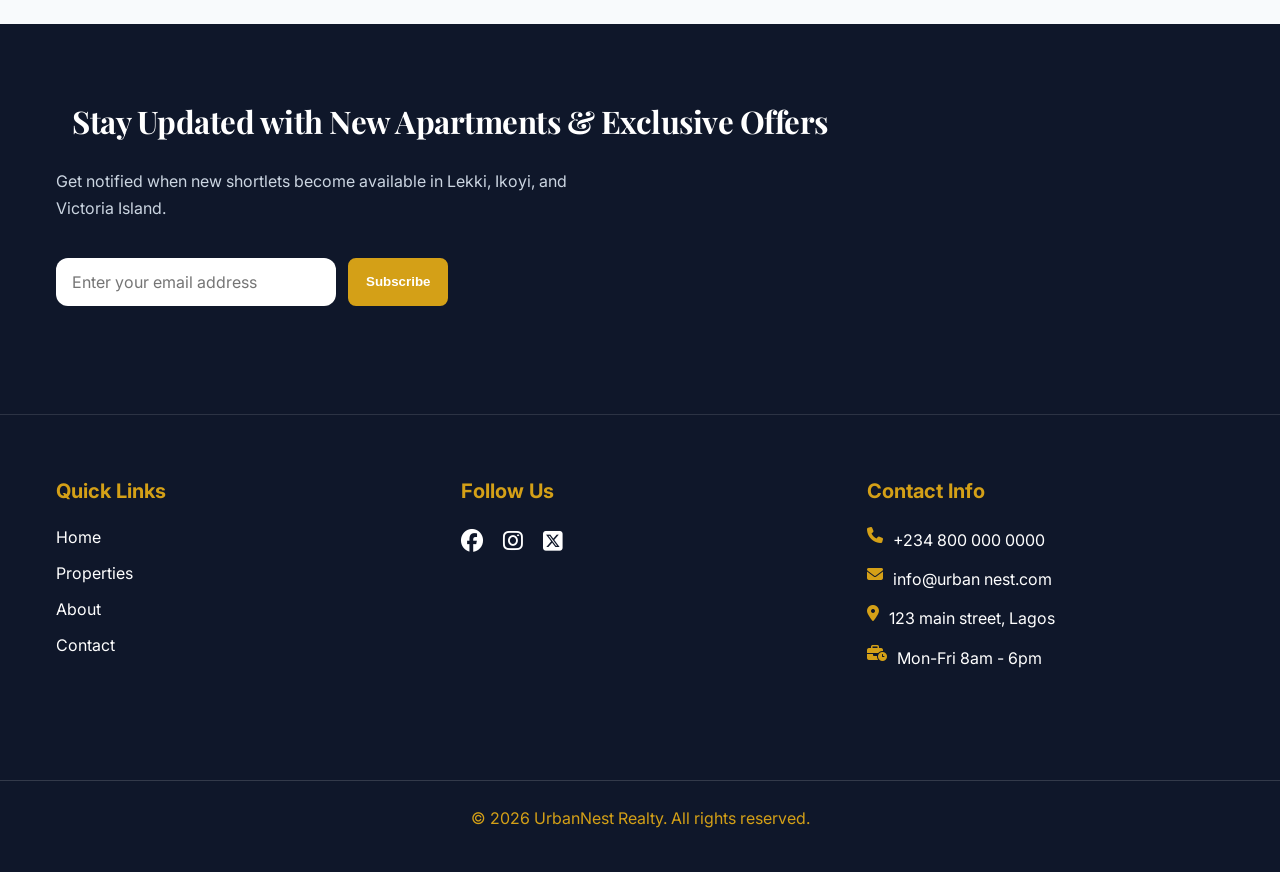
==== commit 9188d6ca: "Update index.html" ====
--- a/index.html
+++ b/index.html
@@ -338,7 +338,7 @@
                         <div class="feature">
                             <i class="fa-solid fa-people-roof"></i>
                             <div>
-                                <h5>Shortlet management</h5>
+                                <p>Shortlet management</p>
                             </div>
                             
                         </div>
@@ -346,21 +346,21 @@
                         <div class="feature">
                             <i class="fa-solid fa-list-check"></i>
                             <div>
-                                <h5>Guest screening</h5>
+                                <p>Guest screening</p>
                             </div>
                         </div>
 
                         <div class="feature">
                             <i class="fa-solid fa-broom"></i>
                             <div>
-                                <h5>Cleaning & maintainace</h5>
+                                <p>Cleaning & maintainace</p>
                             </div>
                         </div>
                     
                         <div class="feature">
                             <i class="fa-solid fa-coins"></i>
                             <div>
-                                <h5>Monthly income report</h5>
+                                <p>Monthly income report</p>
                             </div>
                         </div>
 
--- a/CSS/stylesheet.css
+++ b/CSS/stylesheet.css
@@ -1110,21 +1110,24 @@
 
 
     .features{
-        padding: .75rem;
+        padding: .50rem;
     }
     .feature-container{
-        gap: .50rem;
+        gap: .40rem;
     }
     .feature{
-        gap: .5rem;
-        padding-right: .5rem;
+        gap: 4rem;
+        padding-right: .4rem;
     }
     .feature i{
-        font-size: 1rem;
+        font-size: 25rem;
     }
     .feature h3{
-        font-size: .55rem;
-        line-height: 1.2;
+        font-size: .25rem;
+        line-height: .85;
+    }
+     .feature h4, h5{
+        font-size: .25rem;
     }
     .feature p{
         display: none;
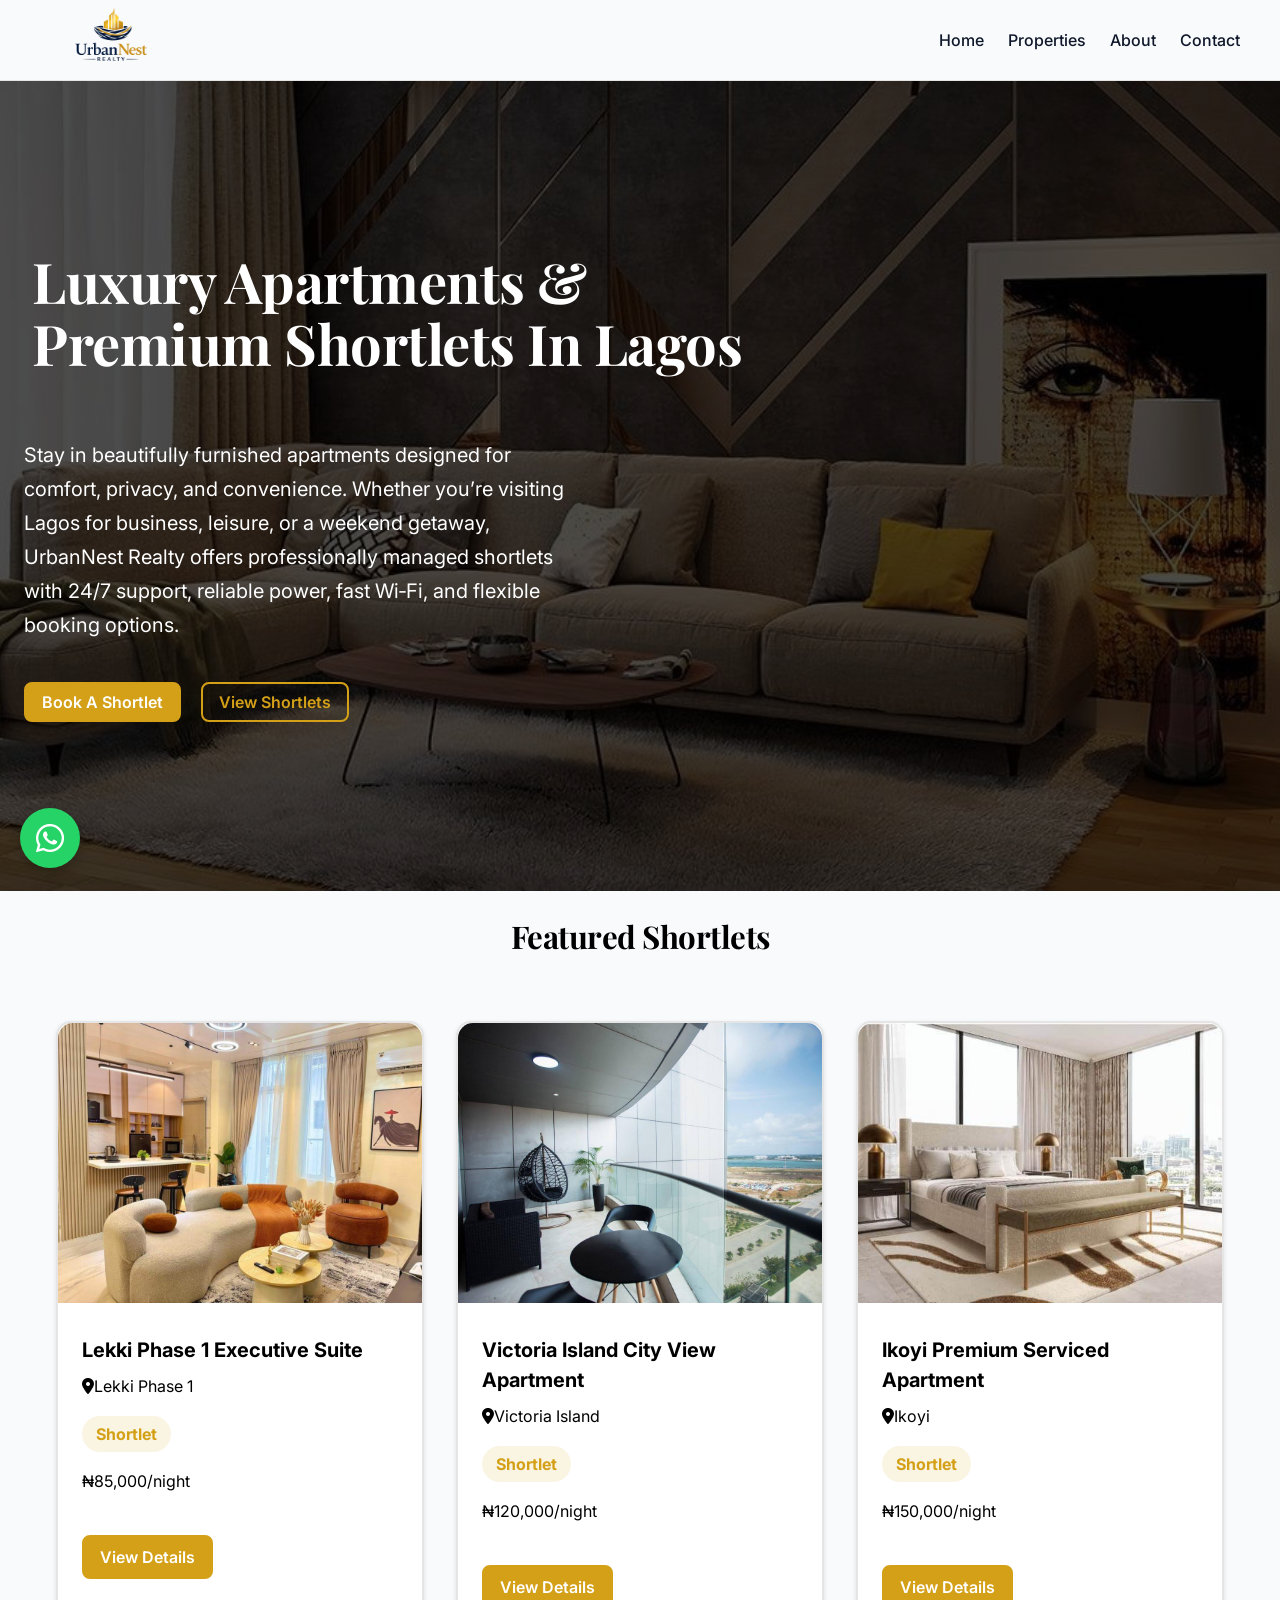
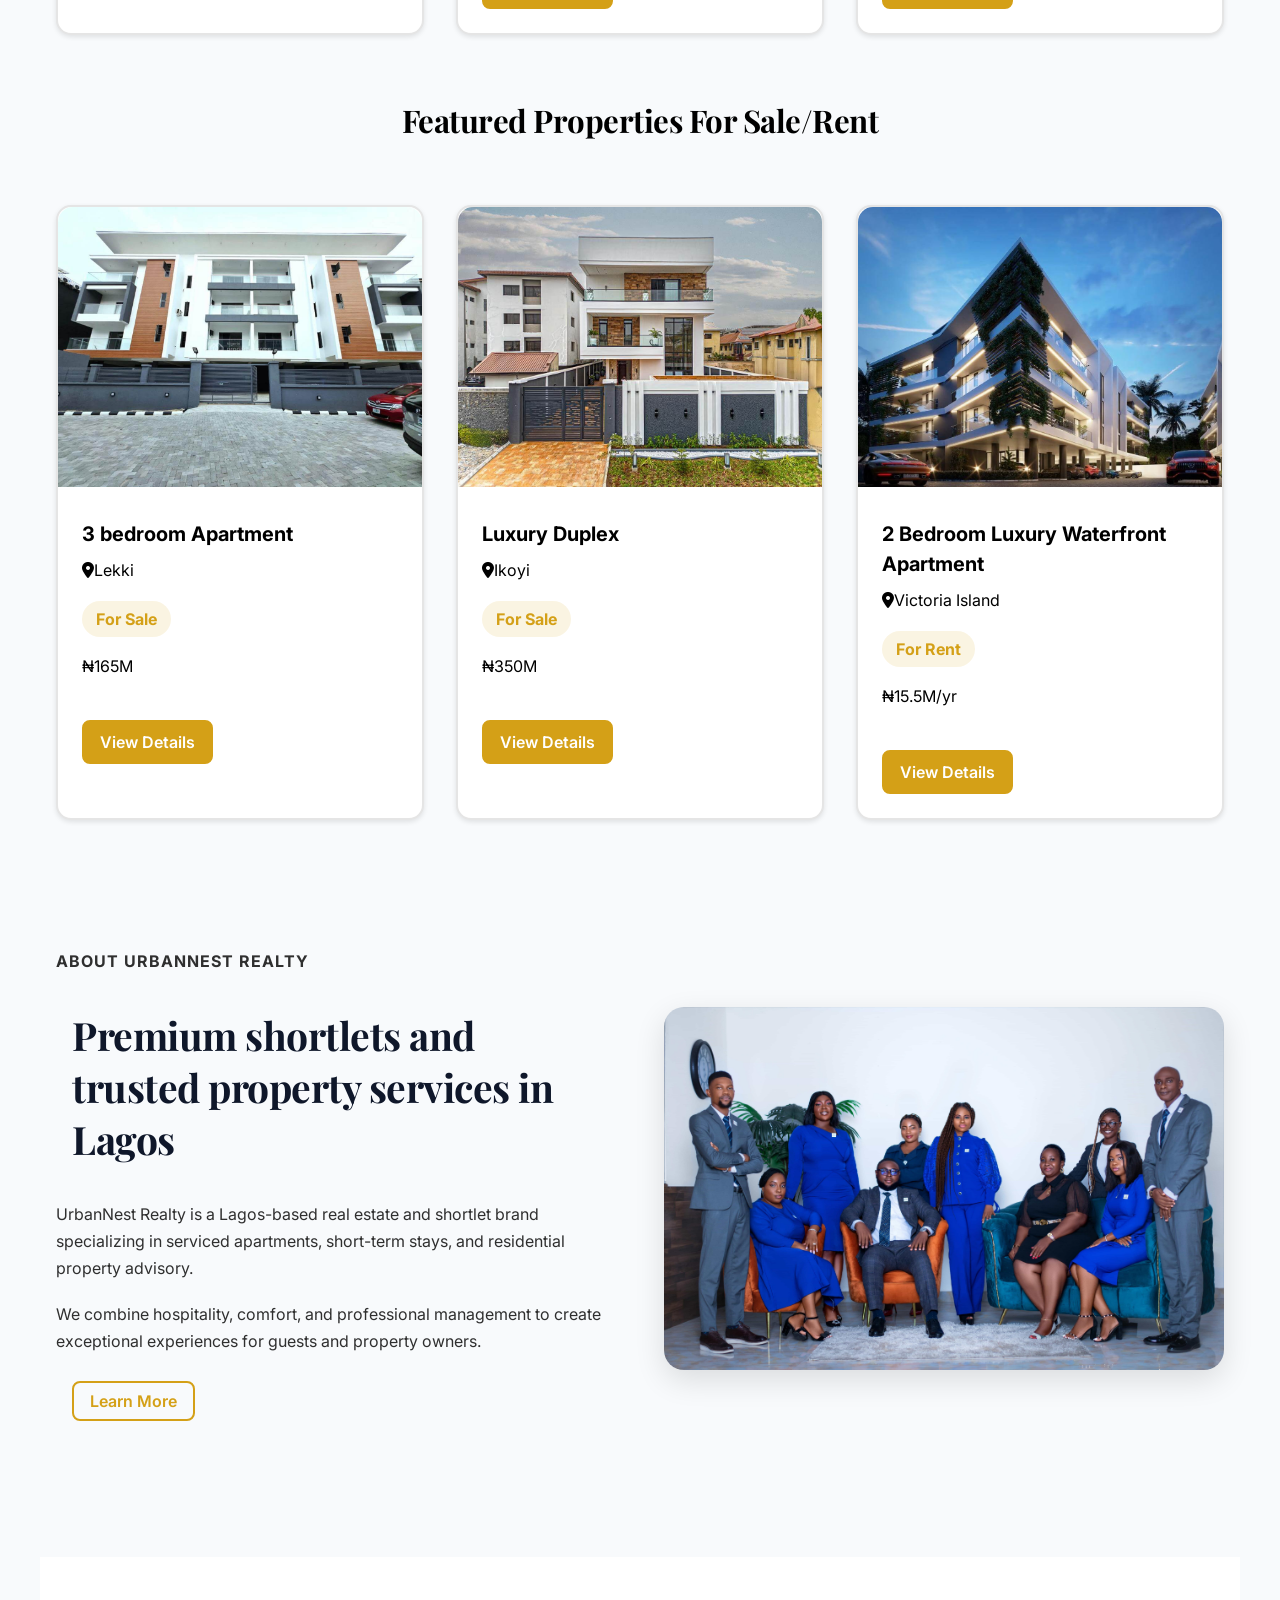
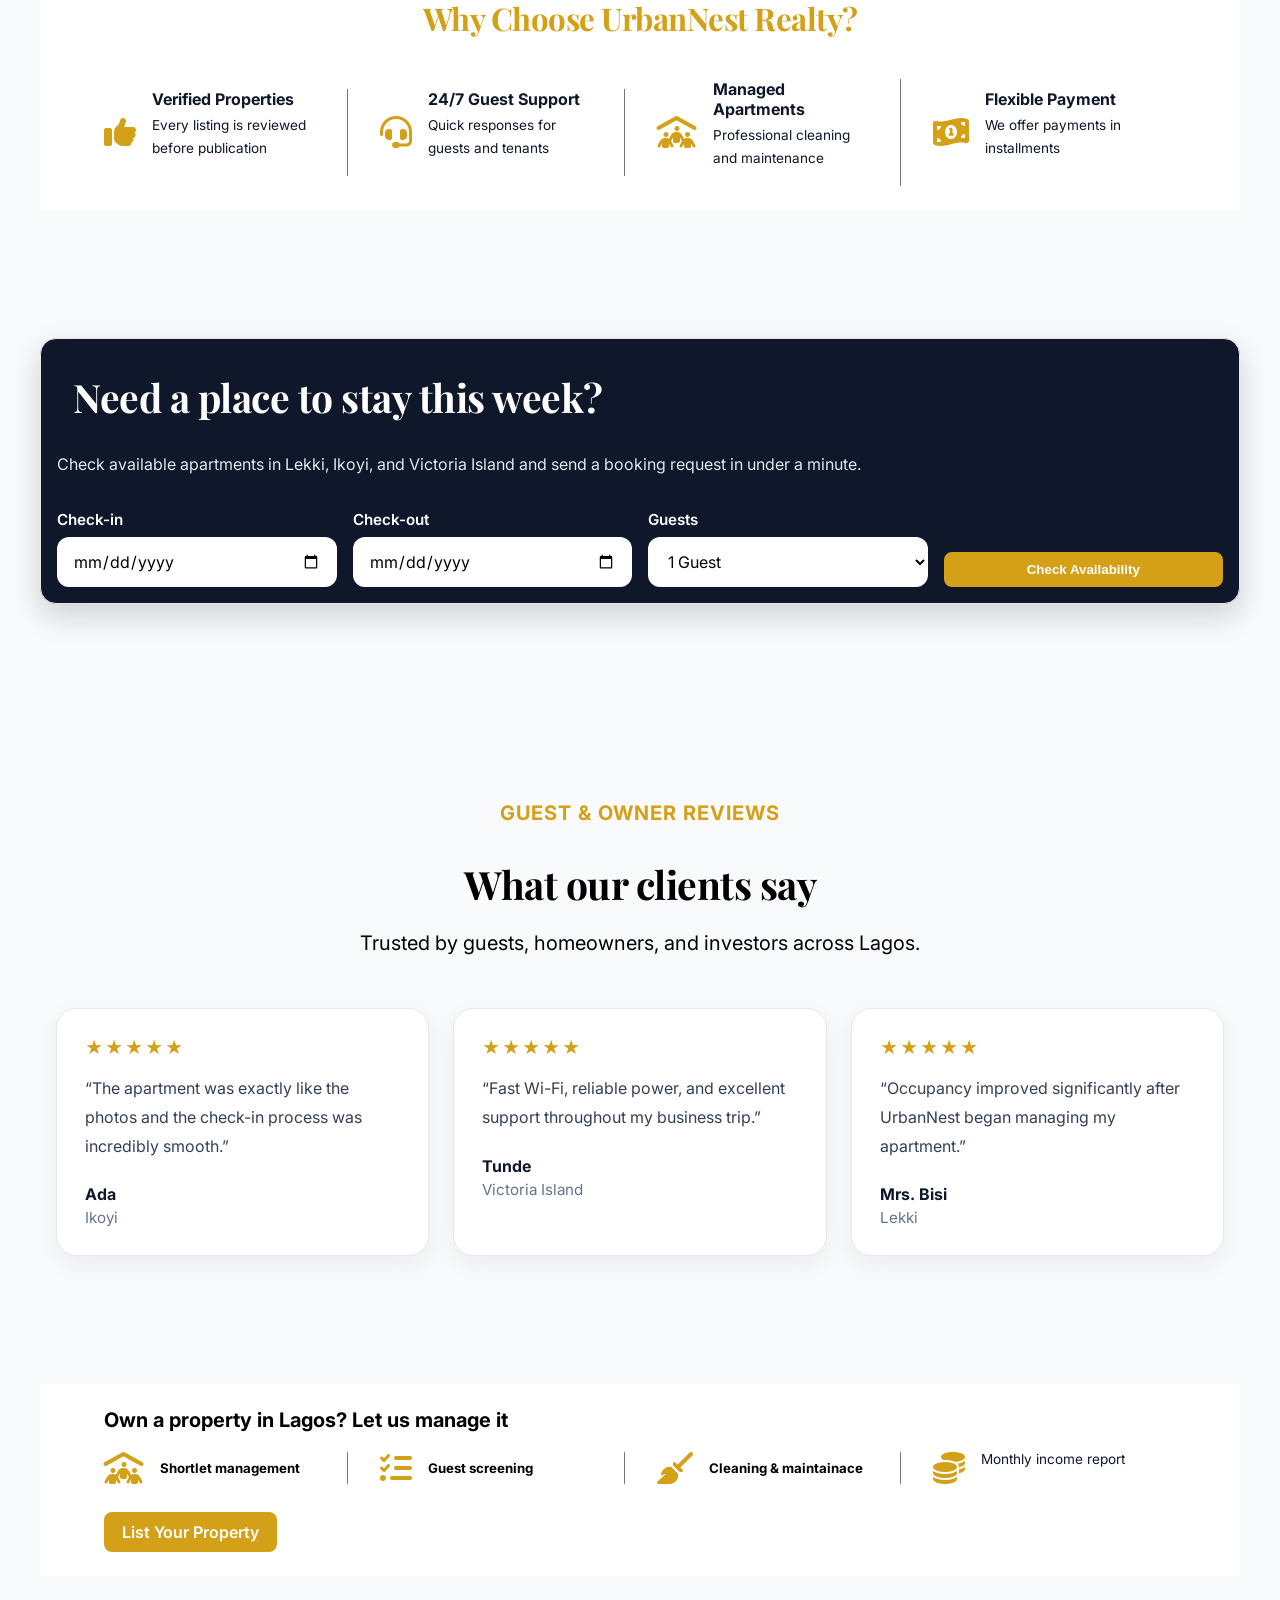
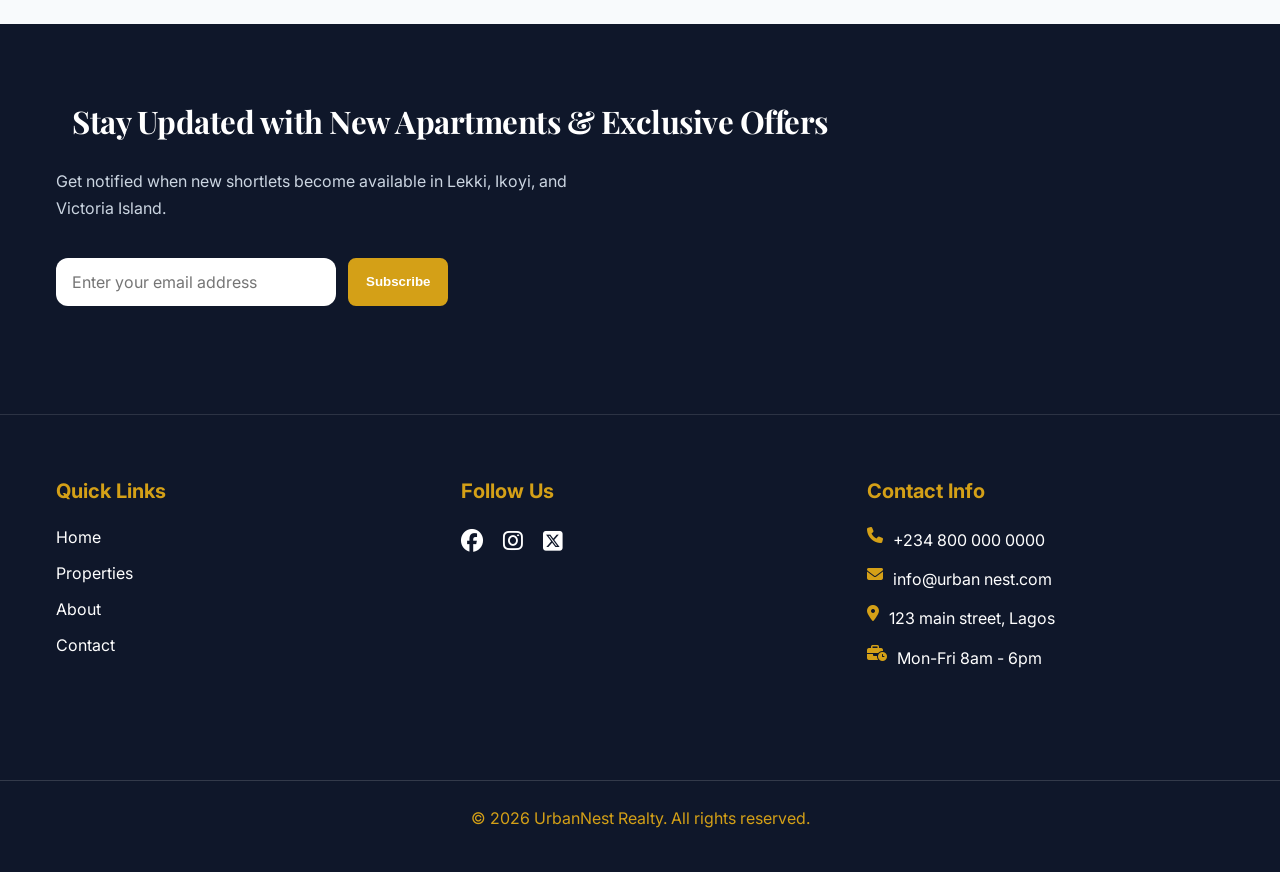
==== commit c560e5ab: "Update index.html" ====
--- a/index.html
+++ b/index.html
@@ -338,7 +338,7 @@
                         <div class="feature">
                             <i class="fa-solid fa-people-roof"></i>
                             <div>
-                                <p>Shortlet management</p>
+                                <h5>Shortlet management</h5>
                             </div>
                             
                         </div>
@@ -346,14 +346,14 @@
                         <div class="feature">
                             <i class="fa-solid fa-list-check"></i>
                             <div>
-                                <p>Guest screening</p>
+                                <h5>Guest screening</h5>
                             </div>
                         </div>
 
                         <div class="feature">
                             <i class="fa-solid fa-broom"></i>
                             <div>
-                                <p>Cleaning & maintainace</p>
+                                <h5>Cleaning & maintainace</h5>
                             </div>
                         </div>
                     
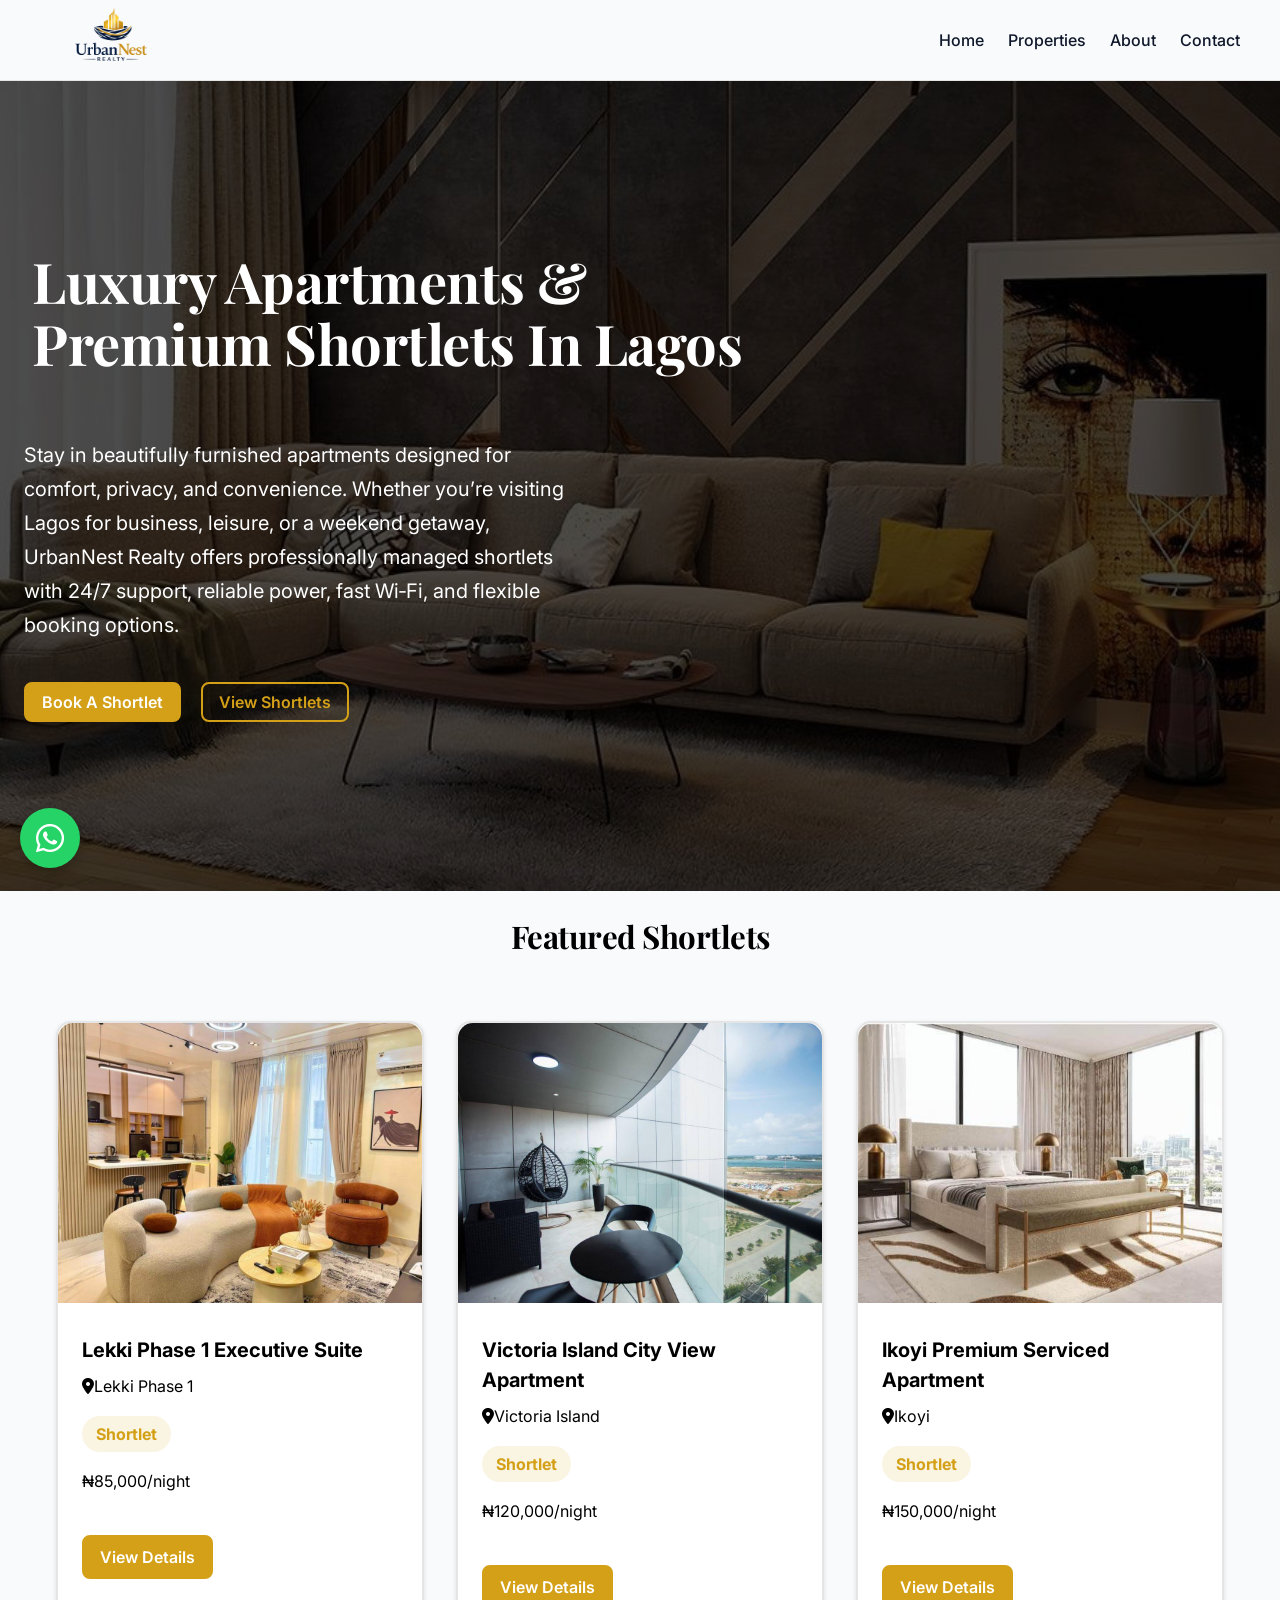
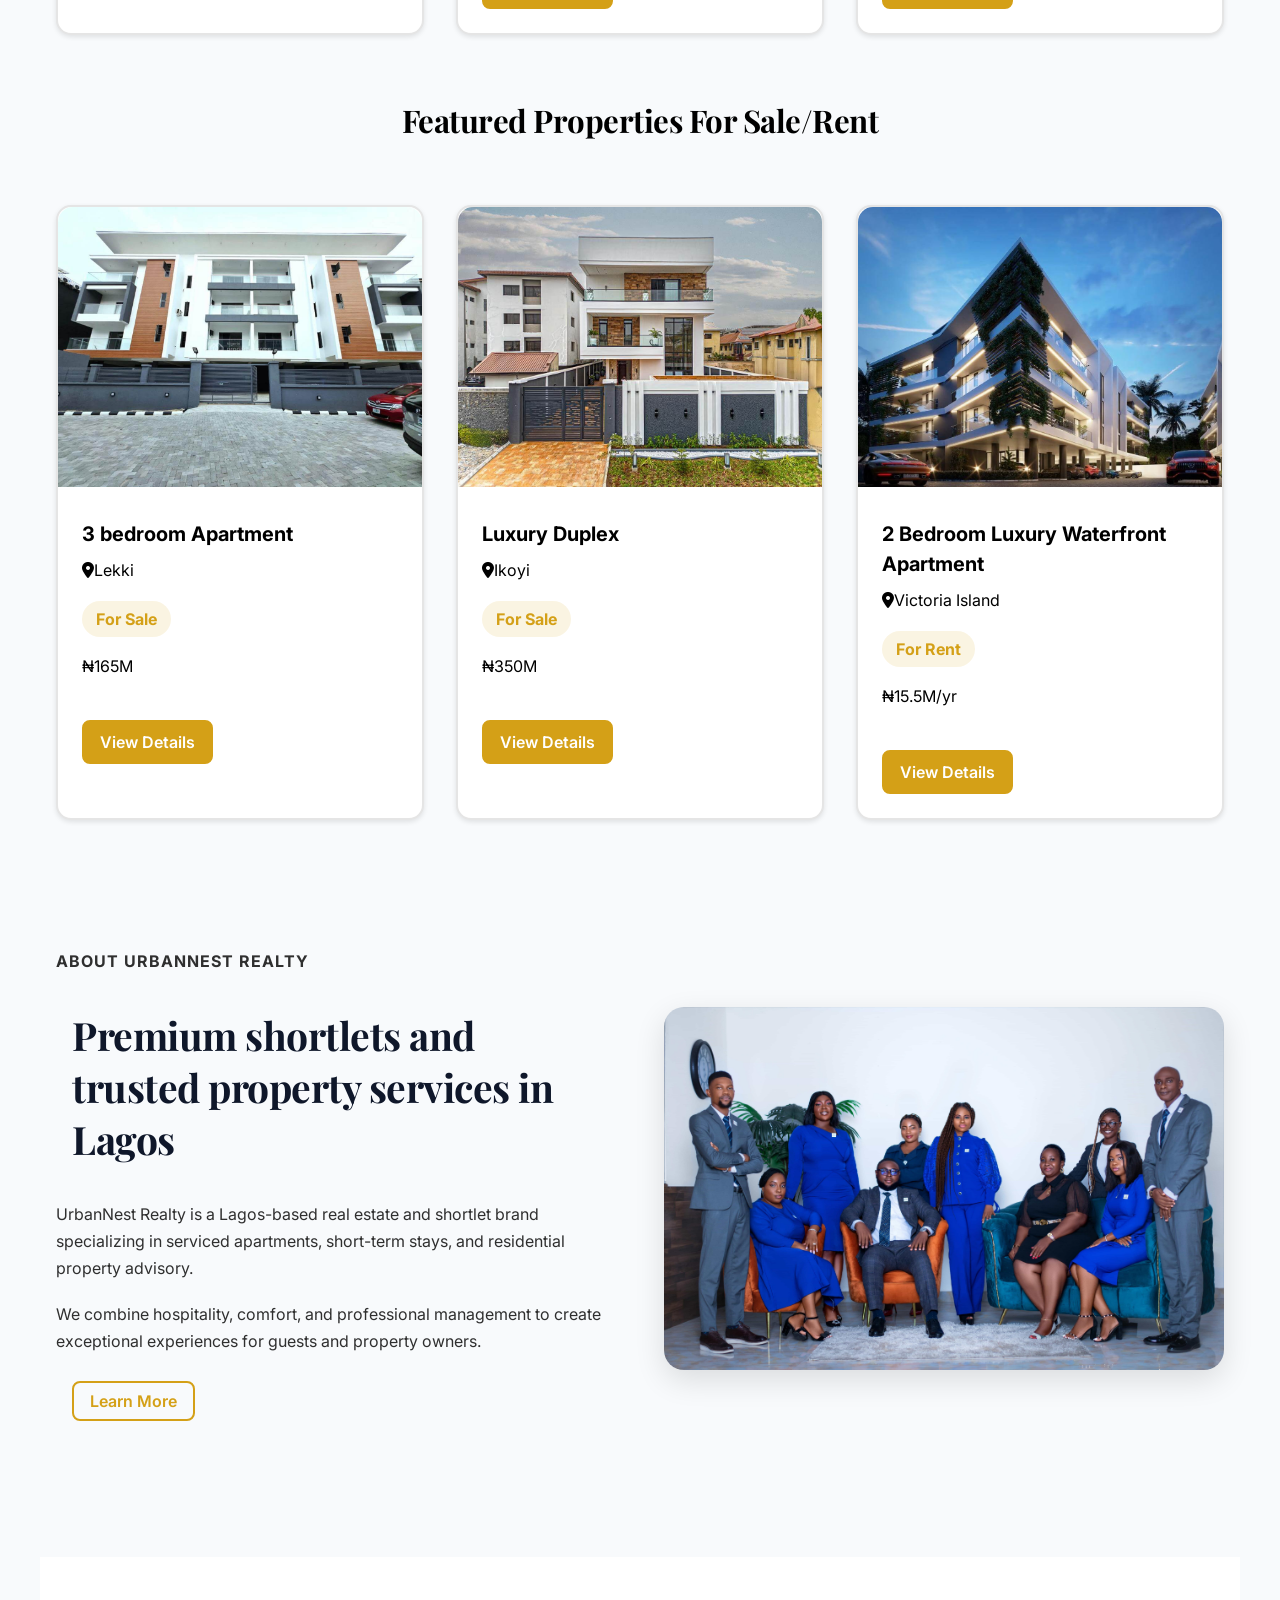
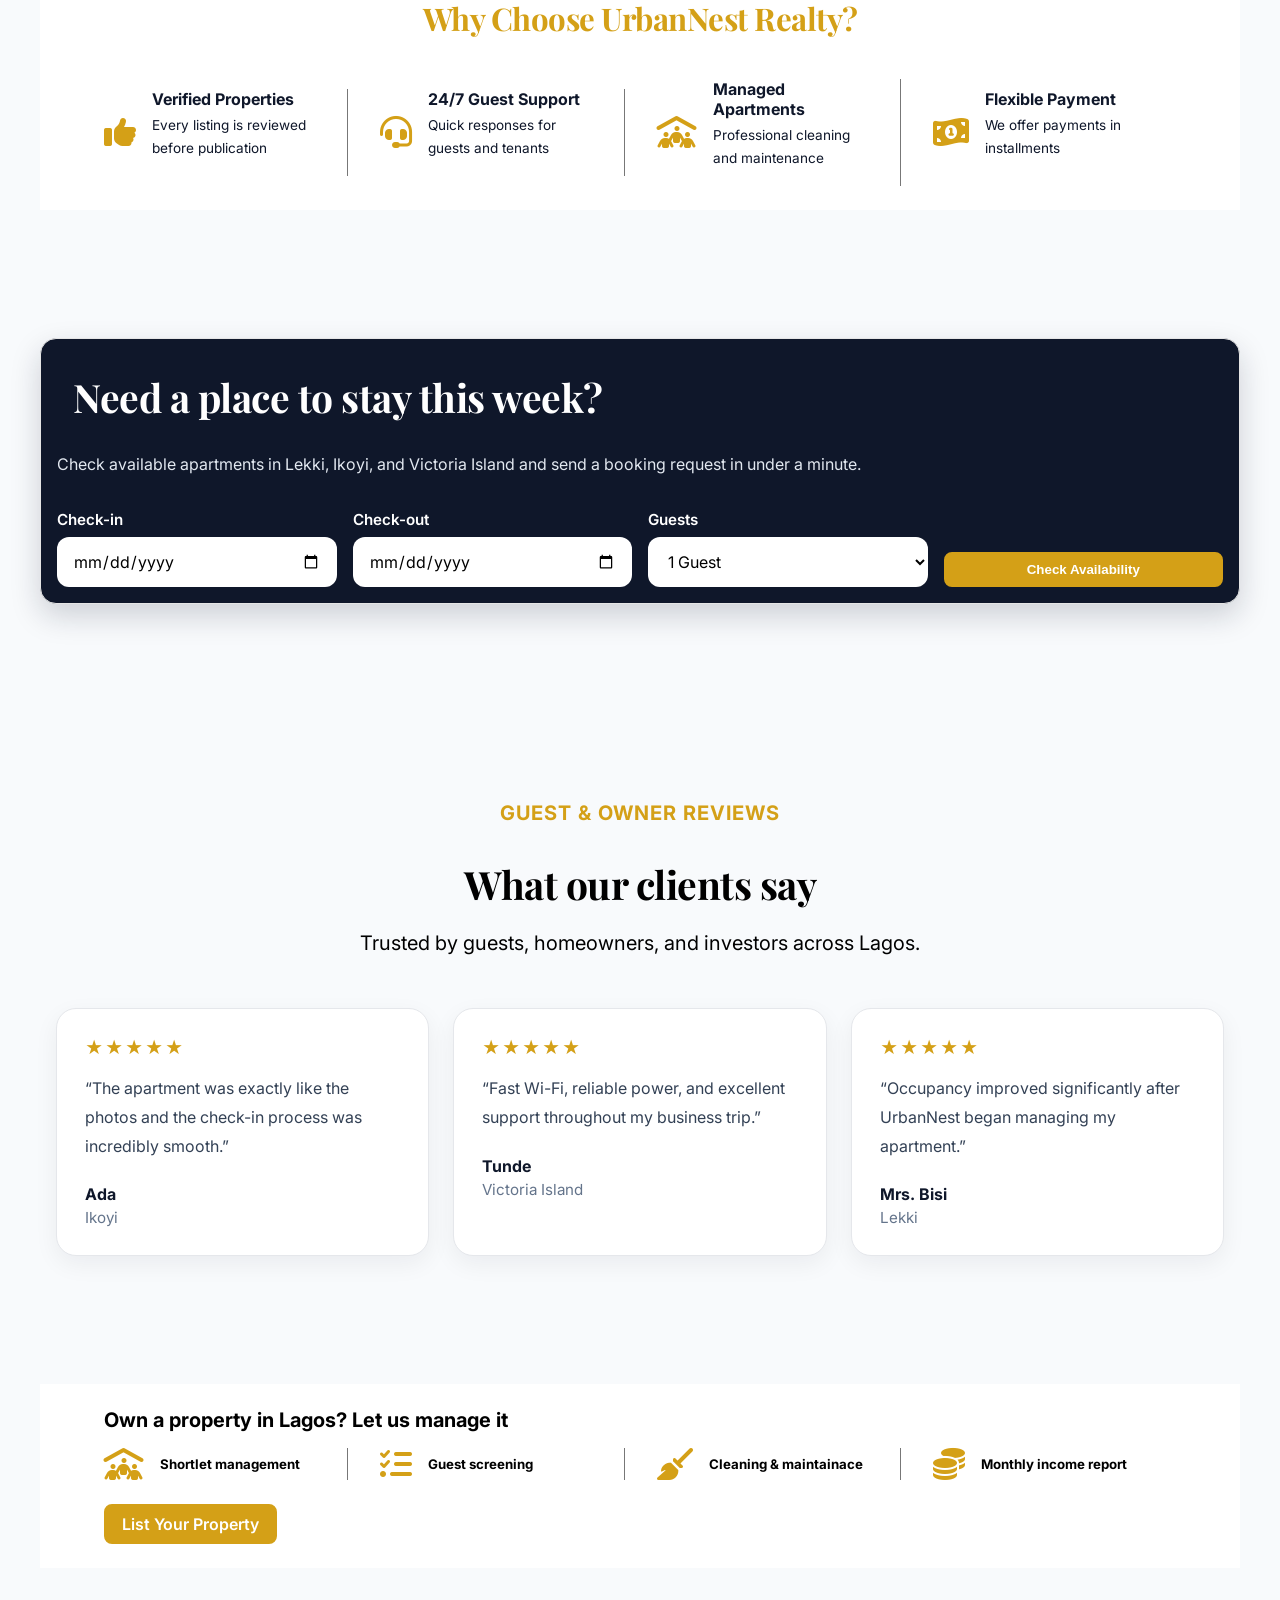
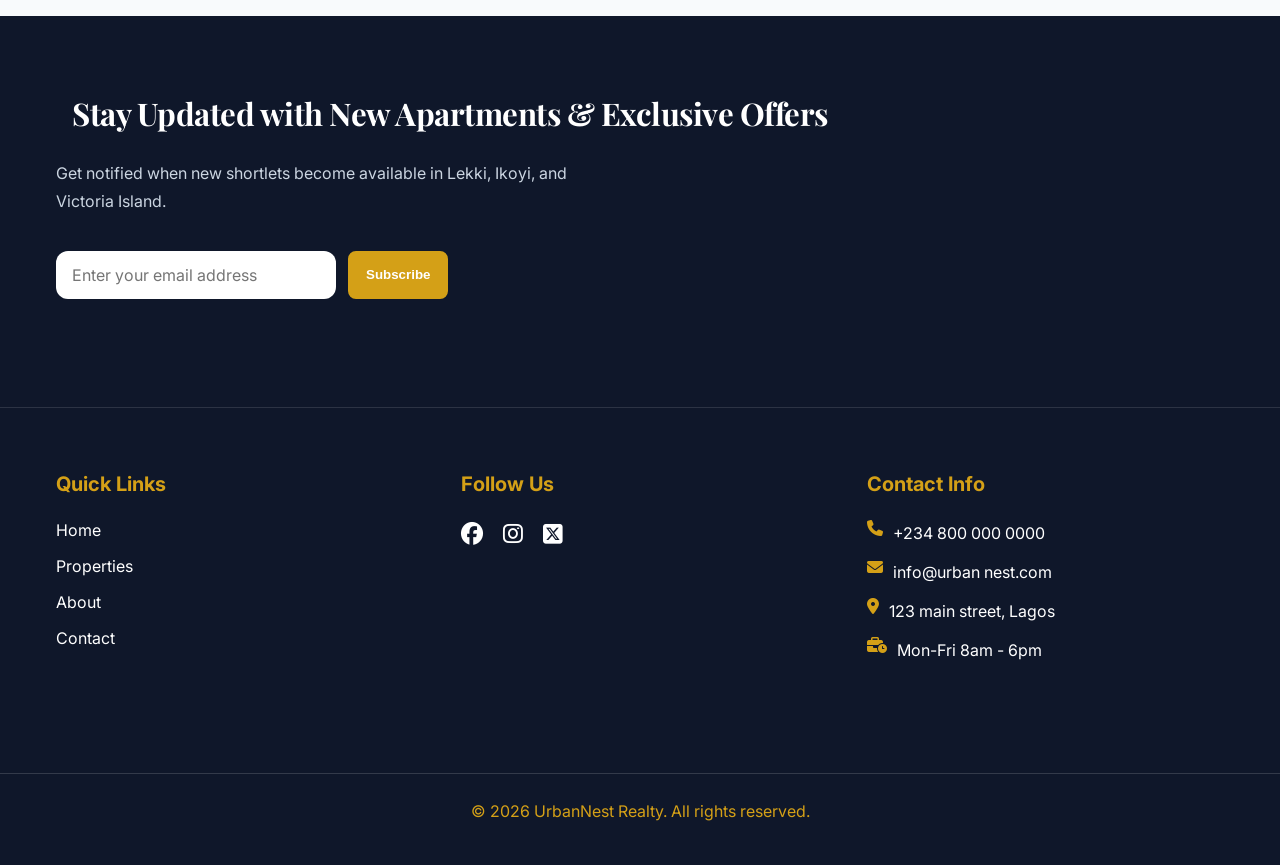
==== commit 3f5c7a16: "Update index.html" ====
--- a/index.html
+++ b/index.html
@@ -360,7 +360,7 @@
                         <div class="feature">
                             <i class="fa-solid fa-coins"></i>
                             <div>
-                                <p>Monthly income report</p>
+                                <h5>Monthly income report</h5>
                             </div>
                         </div>
 
--- a/CSS/stylesheet.css
+++ b/CSS/stylesheet.css
@@ -1110,24 +1110,27 @@
 
 
     .features{
-        padding: .50rem;
+        padding: .45rem;
     }
     .feature-container{
-        gap: .40rem;
+        gap: .50rem;
     }
     .feature{
-        gap: 4rem;
-        padding-right: .4rem;
+        gap: .3rem;
+        padding-right: .5rem;
     }
     .feature i{
-        font-size: 25rem;
+        font-size: .25rem;
     }
     .feature h3{
+        font-size: .35rem;
+        line-height: 1.2;
+    }
+    .feature h4{
         font-size: .25rem;
-        line-height: .85;
-    }
-     .feature h4, h5{
-        font-size: .25rem;
+    }
+    .feature h5{
+        font-size: .15rem;
     }
     .feature p{
         display: none;
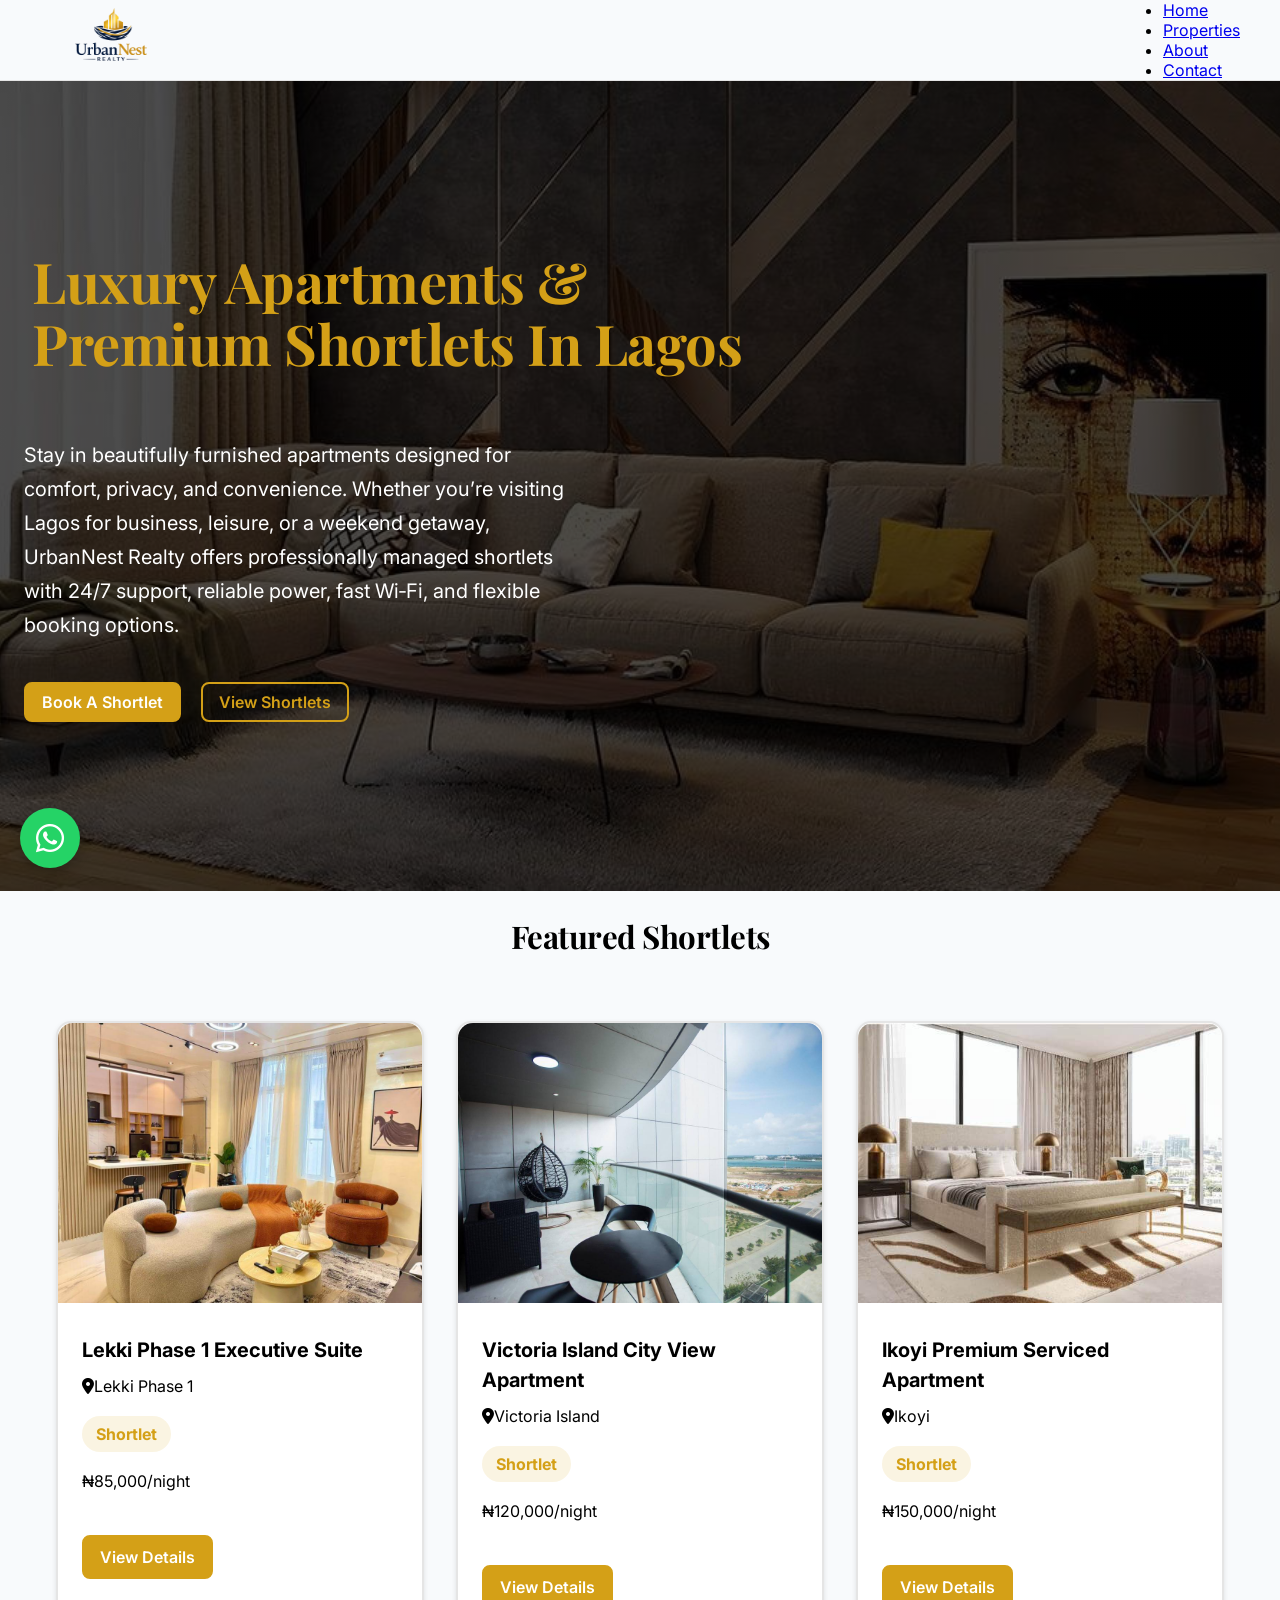
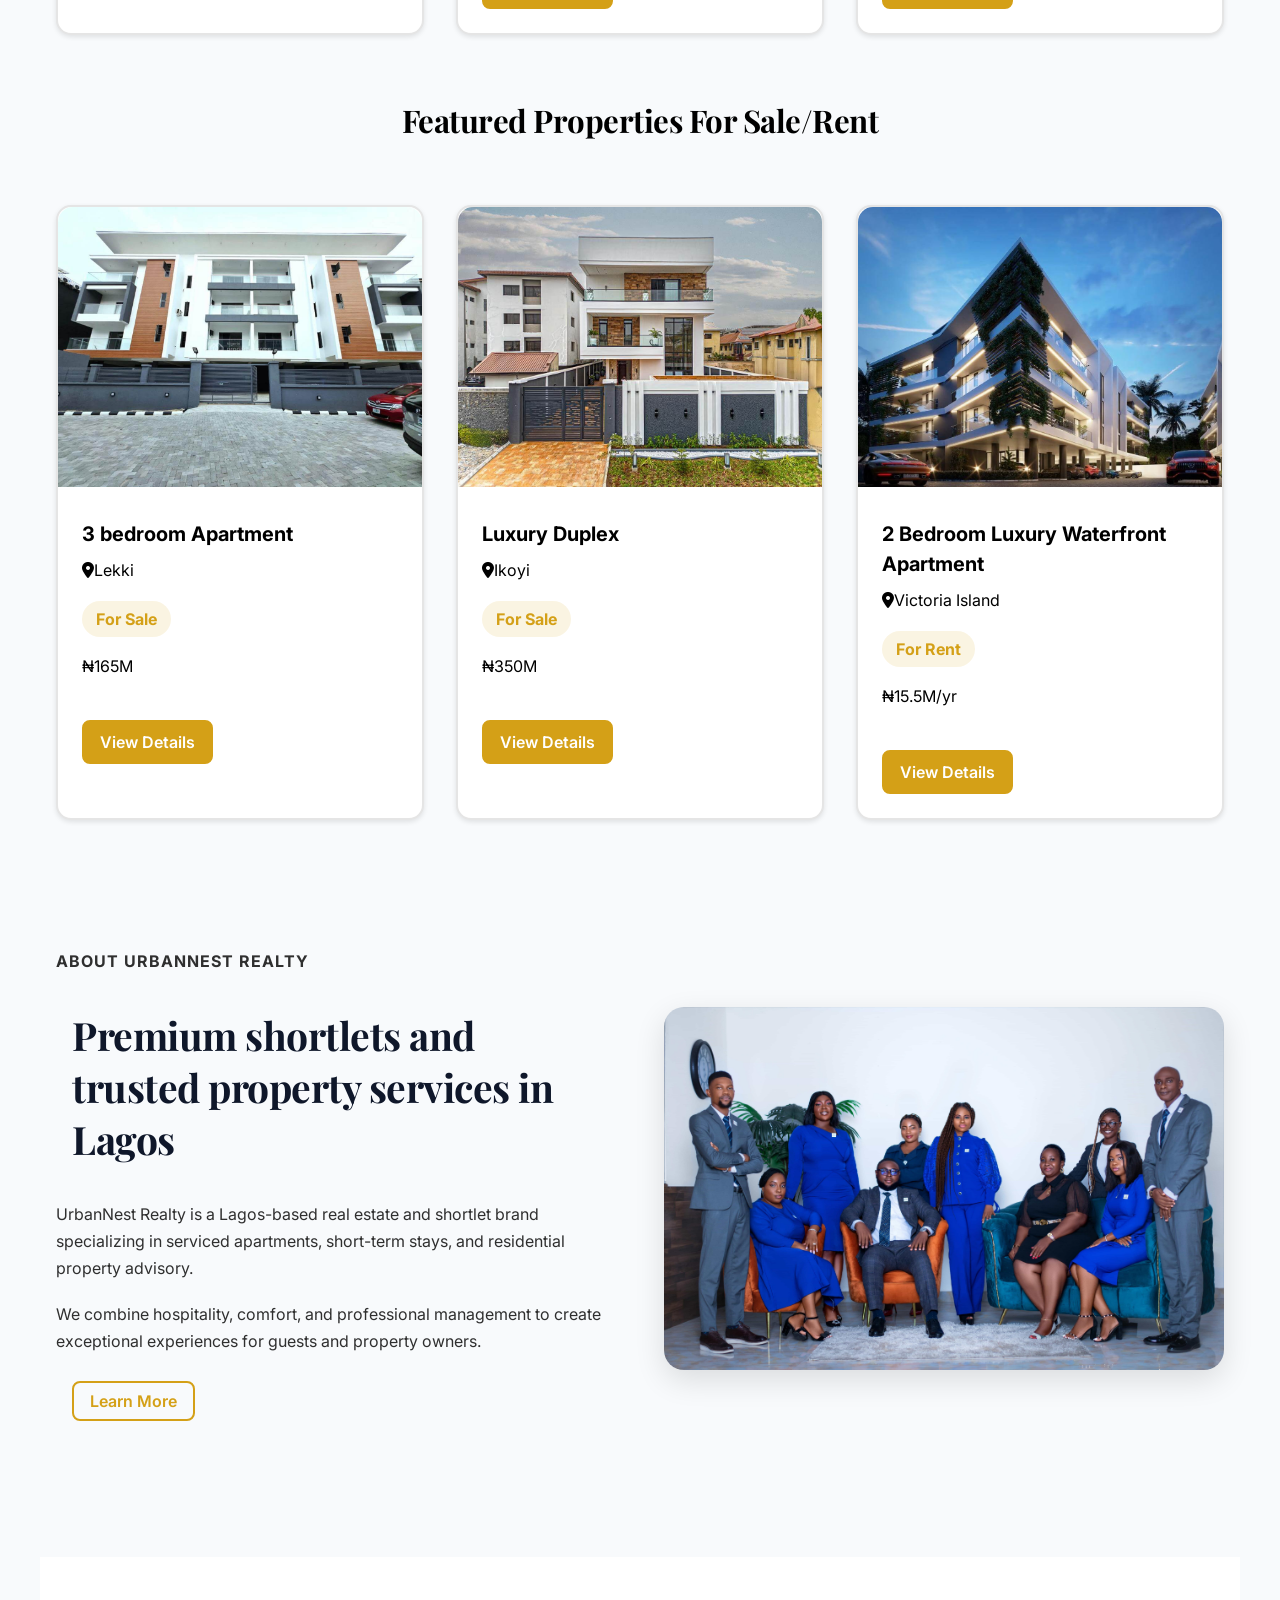
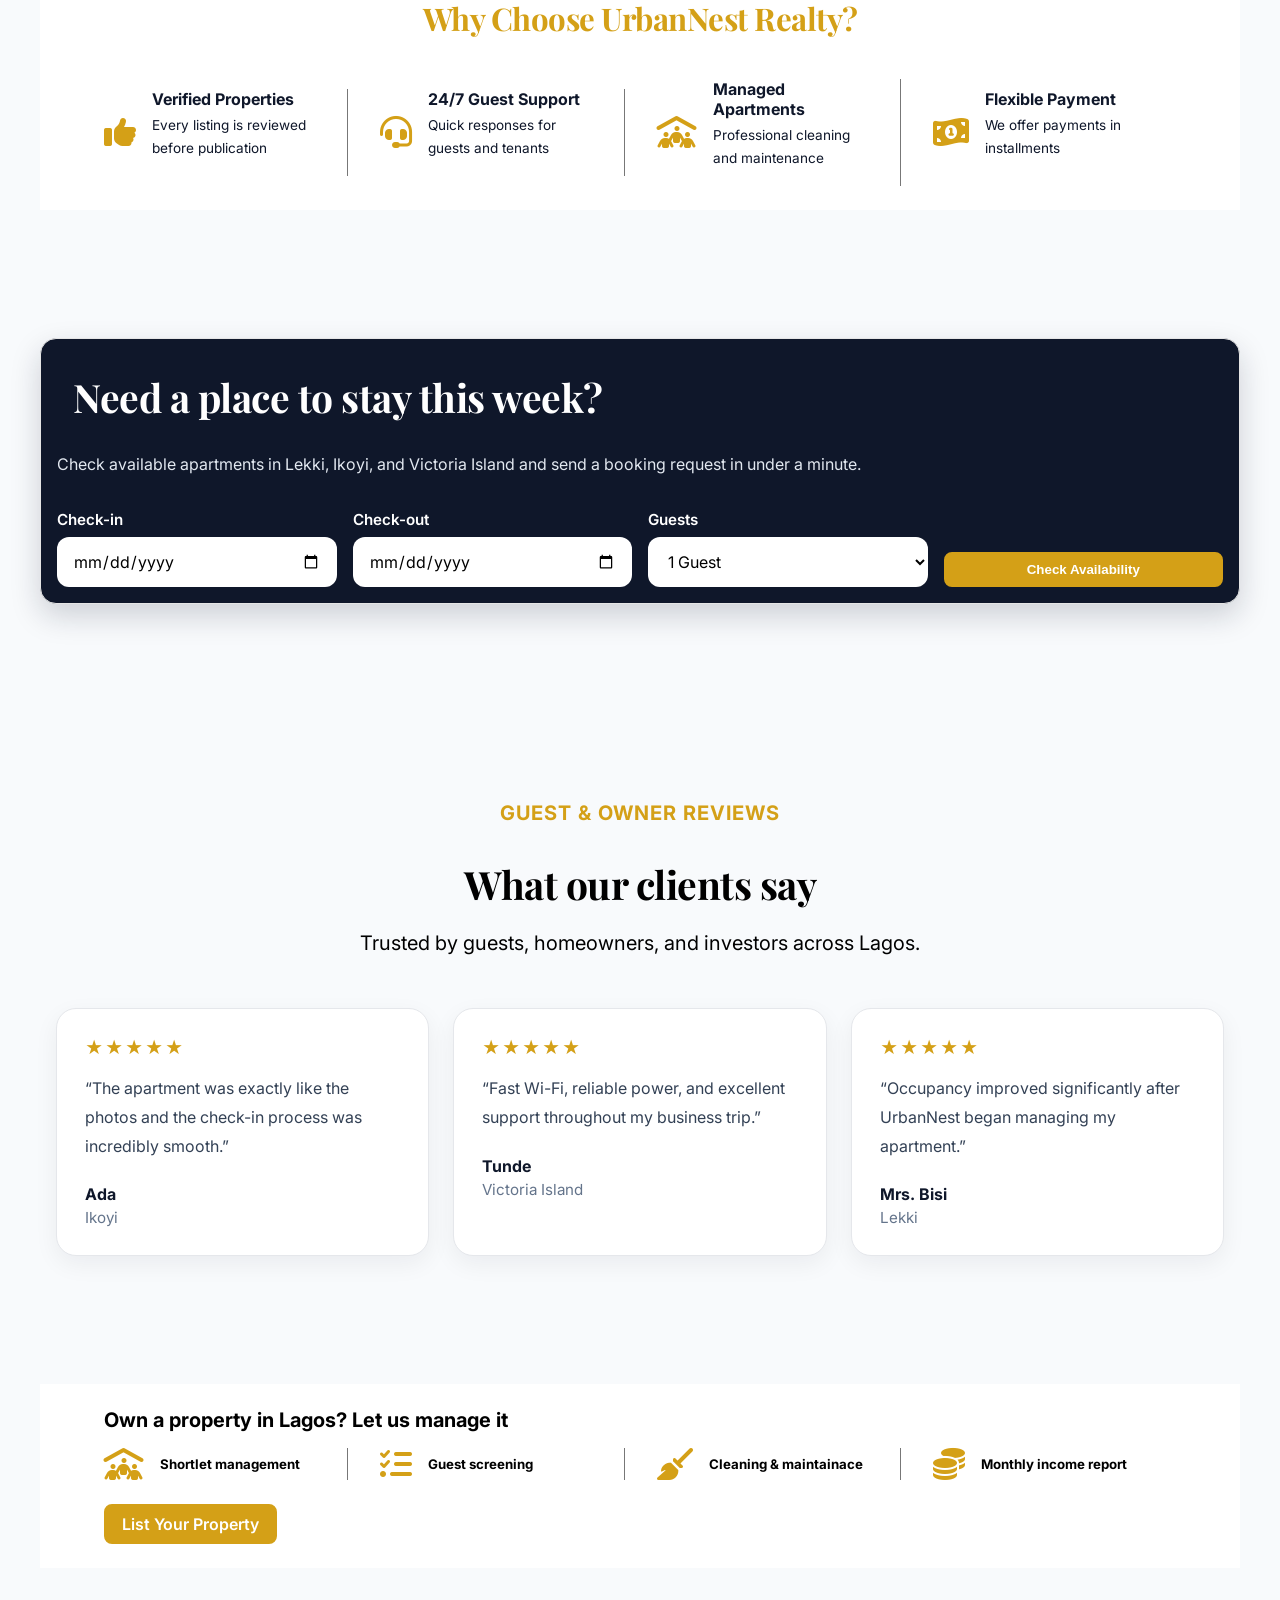
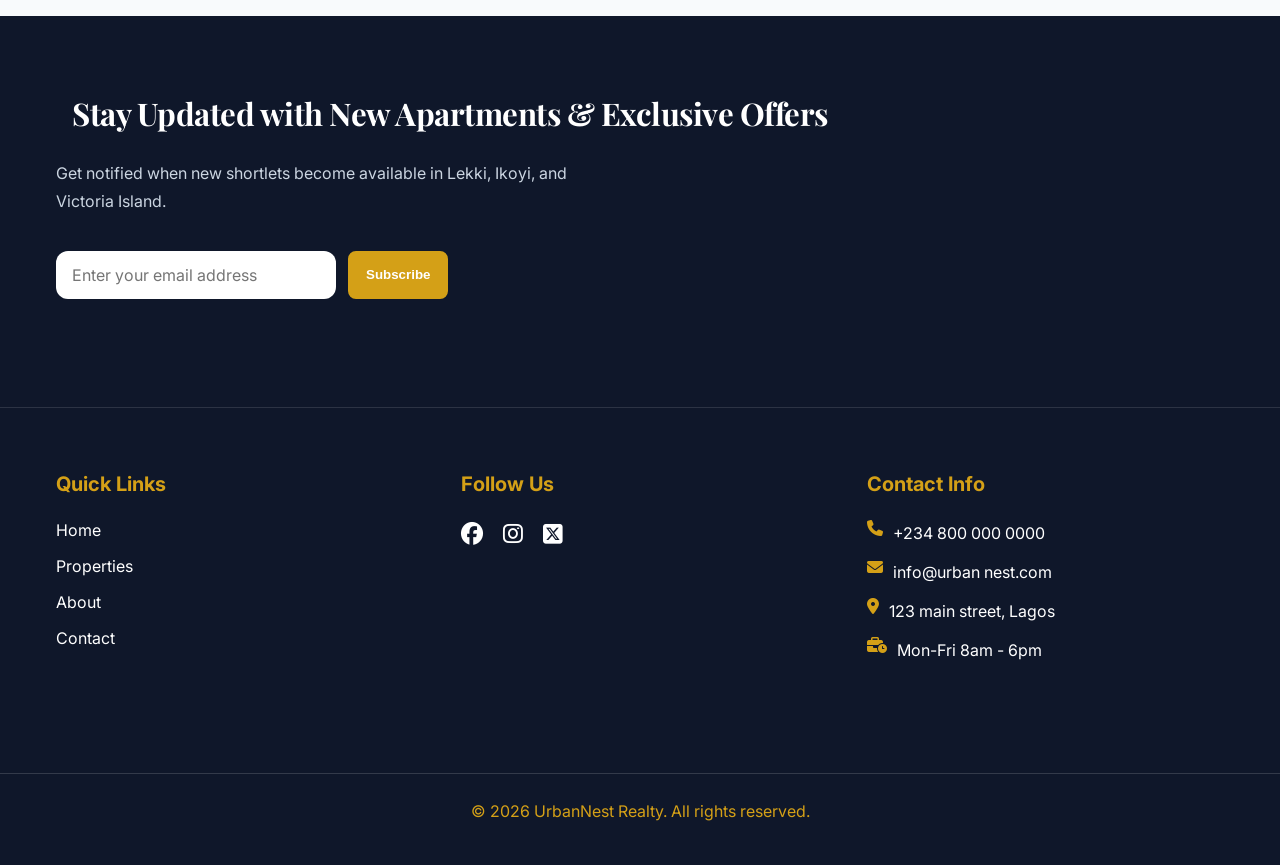
==== commit 5c84af11: "Updates" ====
--- a/index.html
+++ b/index.html
@@ -30,13 +30,22 @@
                     <button class="menu-btn" id="menuBtn" type="button" aria-label="Open menu">
                         <i class="fa-solid fa-bars"></i>
                     </button>
-
-                    <ul class="nav-links" id="navLinks">
-                        <il><a href="index.html"> Home </a></il>
-                        <il><a> Properties </a></il>
-                        <il><a> About </a></il>
-                        <il><a> Contact </a></il>
-                    </ul>
+                    <div class="nav-overlay" id="navOverlay">
+                        <div  class="mobile-nav" id="mobileNav">
+                            <button class="close-btn" id="closeBtn" type="button" aria-label="Close menu">
+                                <i class="fa-solid fa-xmark"></i>
+                            </button>
+
+                            <ul class="mobile-links">
+                                <li><a href="index.html"> Home </a></li>
+                                <li><a href="#"> Properties </a></li>
+                                <li><a href="#"> About </a></li>
+                                <li><a href="#"> Contact </a></li>
+                            </ul>
+
+                            <a href="#" class="Btn mobile-cta">Book A Shortlet</a>
+                        </div>
+                    </div>
                 </nav>
             </div>
         </header>
--- a/CSS/stylesheet.css
+++ b/CSS/stylesheet.css
@@ -99,7 +99,7 @@
     max-width: 65ch;
 }
 
-/* Navbar */
+/* Base Navbar */
 .navbar {
     display: flex;
     justify-content: space-between;
@@ -164,6 +164,77 @@
     -webkit-user-select: none;
     user-select: none;
 }
+
+/* == MOBILE FULL-WIDTH MENU == */
+
+/* Hide hamburger on desktop */
+.menu-btn{
+    display:none;
+    background:none;
+    border:none;
+    font-size:1.5rem;
+    color:var(--primary);
+    cursor:pointer;
+}
+
+/* Overlay background */
+.nav-overlay{
+    position:fixed;
+    inset:0;
+    background:rgba(15,23,42,.55);
+    -webkit-backdrop-filter: blur(3px);
+    backdrop-filter: blur(3px);
+    opacity:0;
+    visibility:hidden;
+    transition:opacity .3s ease, visibility .3s ease;
+    z-index:2000;
+}
+
+/* Show overlay */
+.nav-overlay.active{
+    opacity:1;
+    visibility:visible;
+}
+
+/* Full-width mobile drawer */
+.mobile-nav{
+    position:absolute;
+    top:0;
+    right:0;
+    width:100%;
+    max-width:none;
+    height:100%;
+    background:var(--primary);
+    padding:24px;
+    display:flex;
+    flex-direction:column;
+    transform:translateX(100%);
+    transition:transform .35s ease;
+    box-shadow:-10px 0 30px rgba(0,0,0,.25);
+}
+
+/* Slide in */
+.nav-overlay.active .mobile-nav{
+    transform:translateX(0);
+}
+
+/* Close button */
+.close-btn{
+    align-self:flex-end;
+    background:none;
+    border:none;
+    color:#fff;
+    font-size:2rem;
+    cursor:pointer;
+    margin-bottom:32px;
+}
+/* CTA button */
+.mobile-cta{
+    margin-top:auto;
+    text-align:center;
+}
+
+
 
 /* Hero layout */
 .hero{
@@ -228,7 +299,7 @@
     font-size: clamp(2.5rem, 5vw, 3.5rem);
     font-weight: 700;
     margin-bottom: var(--space-1);
-    color: var(--surface);
+    color: var(--accent);
 }
 .hero p {
     font-size: var(--text-md);
@@ -1035,7 +1106,7 @@
 
 
 /* Mobile Responsive */
-@media (max-width: 600px){
+@media (max-width: 768px){
     .slide1 {
         background-image: 
         linear-gradient(rgba(0, 0, 0, 0.7), rgba(0, 0, 0, 0.7)),
@@ -1048,69 +1119,49 @@
         url('../Assets/Images/AP_forSale_livingroom.jfif');
 
     }
+
+
     .menu-btn {
         display: block;
     }
-
-    
-    .nav-links{
-        position: absolute;
-        top: calc(100% + 15px);
-        left: 50%;
-        transform: translateX(-50%) translateY(-15px);
-        width: 320px;
-        max-width: calc(100vw - 2rem);
-
-        background: var(--surface);
-        
-        border-radius: 20px;
-        padding: 2rem;
-
-        display: flex;
-        flex-direction: column;
-        gap: 1.5rem;
-
-        box-shadow: 0 20px 40px rgba(0,0,0,.15);
-        opacity: 0;
-        visibility: hidden;
-        transition: all .35s ease;
-        z-index: 999;
-    }
-    .nav-links a{
-        display: block;
-
-        padding: 0.8rem 1rem;
-
-        border-radius: 10px;
-        border-bottom: 1px solid rgba(0,0,0,.08);
-        text-align: center;
-
-        font-size: 1.1rem;
-
-        color: var(--text);
-
-        text-decoration: none;
-
-        transition: .3s;
-    }
-
-    .nav-links a:hover{
-        background: var(--primary);
-        color: var(--surface);
-    }
-    .nav-links.active{
-        opacity: 1;
-        visibility: visible;
-
-        transform: translateX(-50%) translateY(0);
-    }
+    .close-btn:hover{
+        color:var(--accent);
+    }
+    /* Hide desktop links until overlay opens */
+    .navbar > .nav-links{
+        display:none;
+    }
+    /* Mobile menu links */
+    .mobile-links{
+        list-style:none;
+        padding:0;
+        margin:0;
+        display:flex;
+        flex-direction:column;
+        gap:24px;
+    }
+
+    .mobile-links a{
+        color:#ffffff;
+        text-decoration:none;
+        font-size:1.2rem;
+        font-weight:600;
+        display:block;
+        padding:12px 0;
+        border-bottom:1px solid rgba(255,255,255,.15);
+    }
+
+    .mobile-links a:hover{
+        color:var(--accent);
+    }
+
 
 
 
 
 
     .features{
-        padding: .45rem;
+        padding: .75rem;
     }
     .feature-container{
         gap: .50rem;
@@ -1120,14 +1171,14 @@
         padding-right: .5rem;
     }
     .feature i{
+        font-size: .55rem;
+    }
+    .feature h3{
         font-size: .25rem;
-    }
-    .feature h3{
+        line-height: 1.2;
+    }
+    .feature h4{
         font-size: .35rem;
-        line-height: 1.2;
-    }
-    .feature h4{
-        font-size: .25rem;
     }
     .feature h5{
         font-size: .15rem;
@@ -1136,6 +1187,8 @@
         display: none;
     }
 
+
+    
     .about-grid{
         grid-template-columns:1fr;
     }
@@ -1209,6 +1262,58 @@
 
 }
 
+
+
+/* ===== DESKTOP NAV ===== */
+@media (min-width: 769px){
+
+    .menu-btn{
+        display:none;
+    }
+
+    .nav-overlay{
+        position:static;
+        opacity:1;
+        visibility:visible;
+        background:none;
+        -webkit-backdrop-filter: none; /* Safari/iOS support */
+        backdrop-filter:none;
+    }
+
+    .mobile-nav{
+        position:static;
+        width:auto;
+        max-width:none;
+        height:auto;
+        background:none;
+        padding:0;
+        transform:none;
+        box-shadow:none;
+        flex-direction:row;
+        align-items:center;
+    }
+
+    .close-btn,
+    .mobile-cta{
+        display:none;
+    }
+
+    .mobile-nav .nav-links{
+        flex-direction:row;
+        gap:32px;
+    }
+
+    .mobile-nav .nav-links a{
+        color:var(--body-text);
+        font-size:1rem;
+    }
+}
+
+
+
+
+
+
 /* Responsive */
 @media (max-width:900px){
 
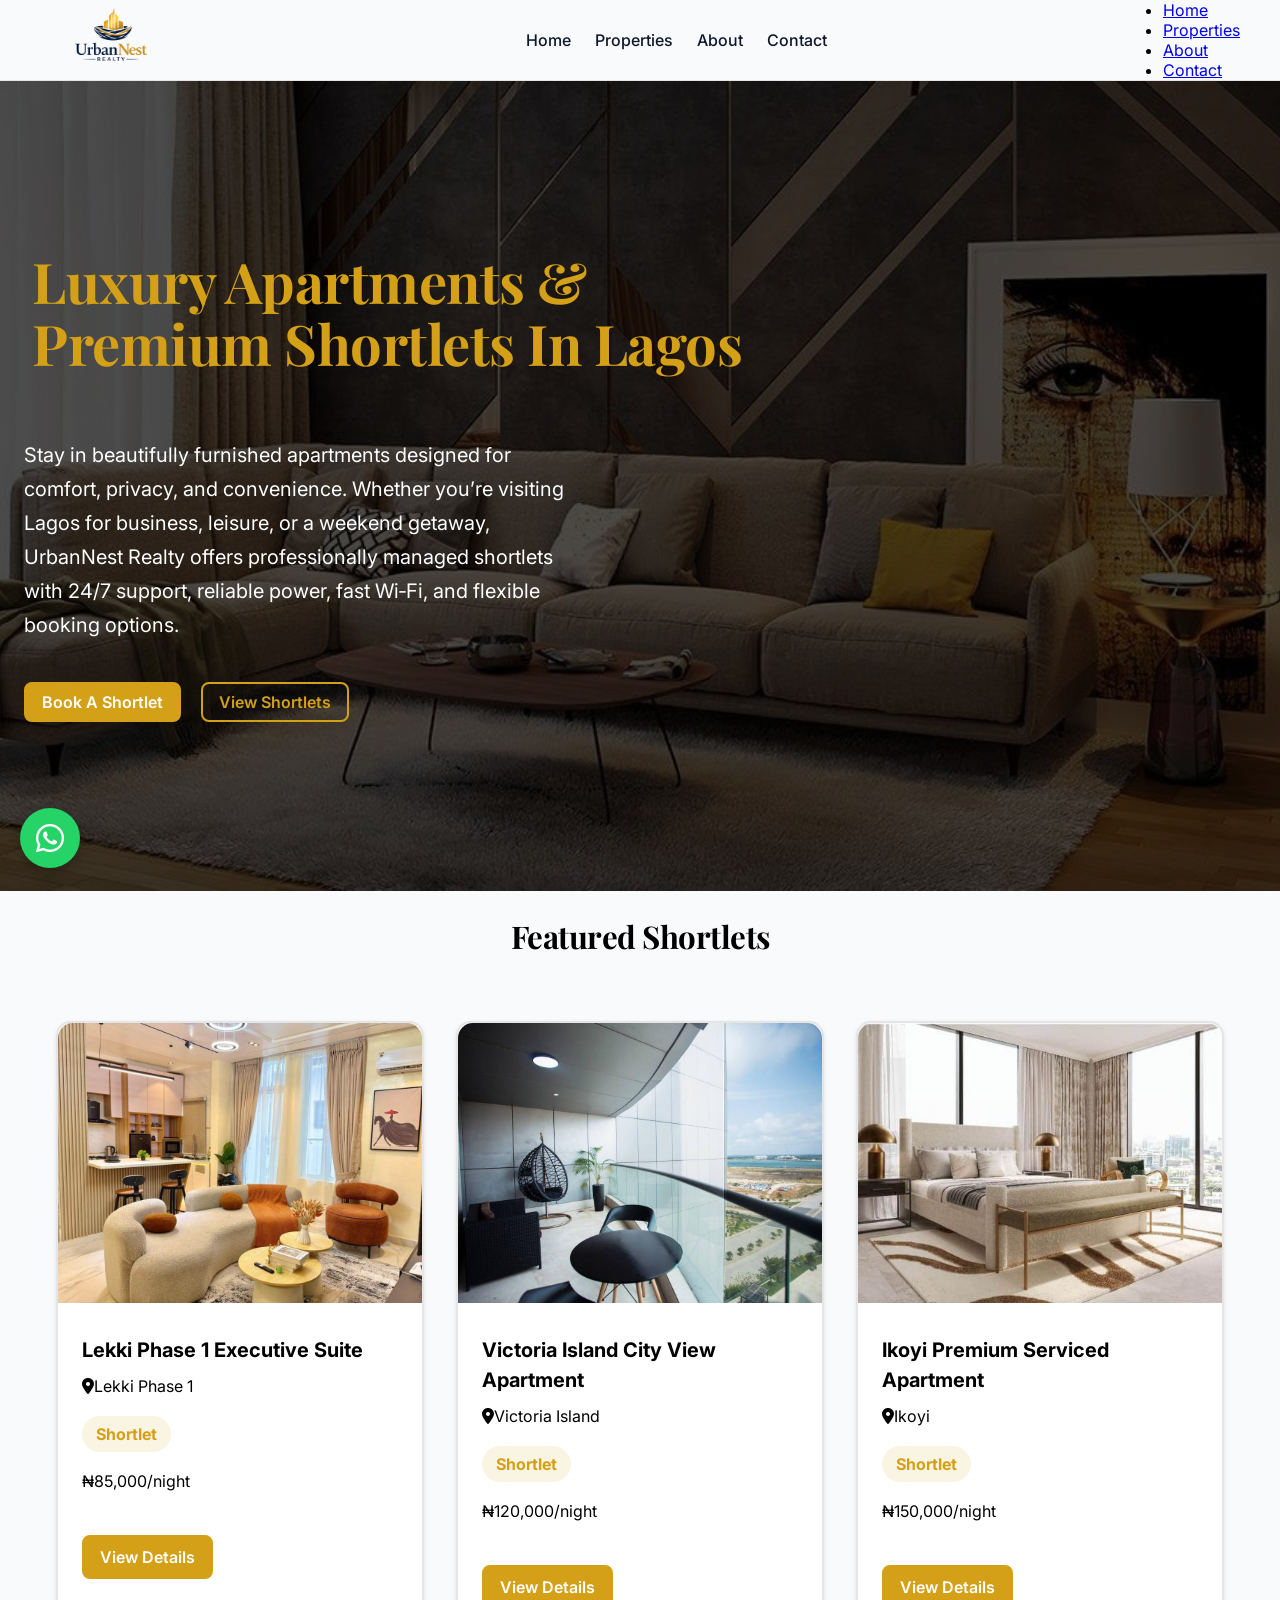
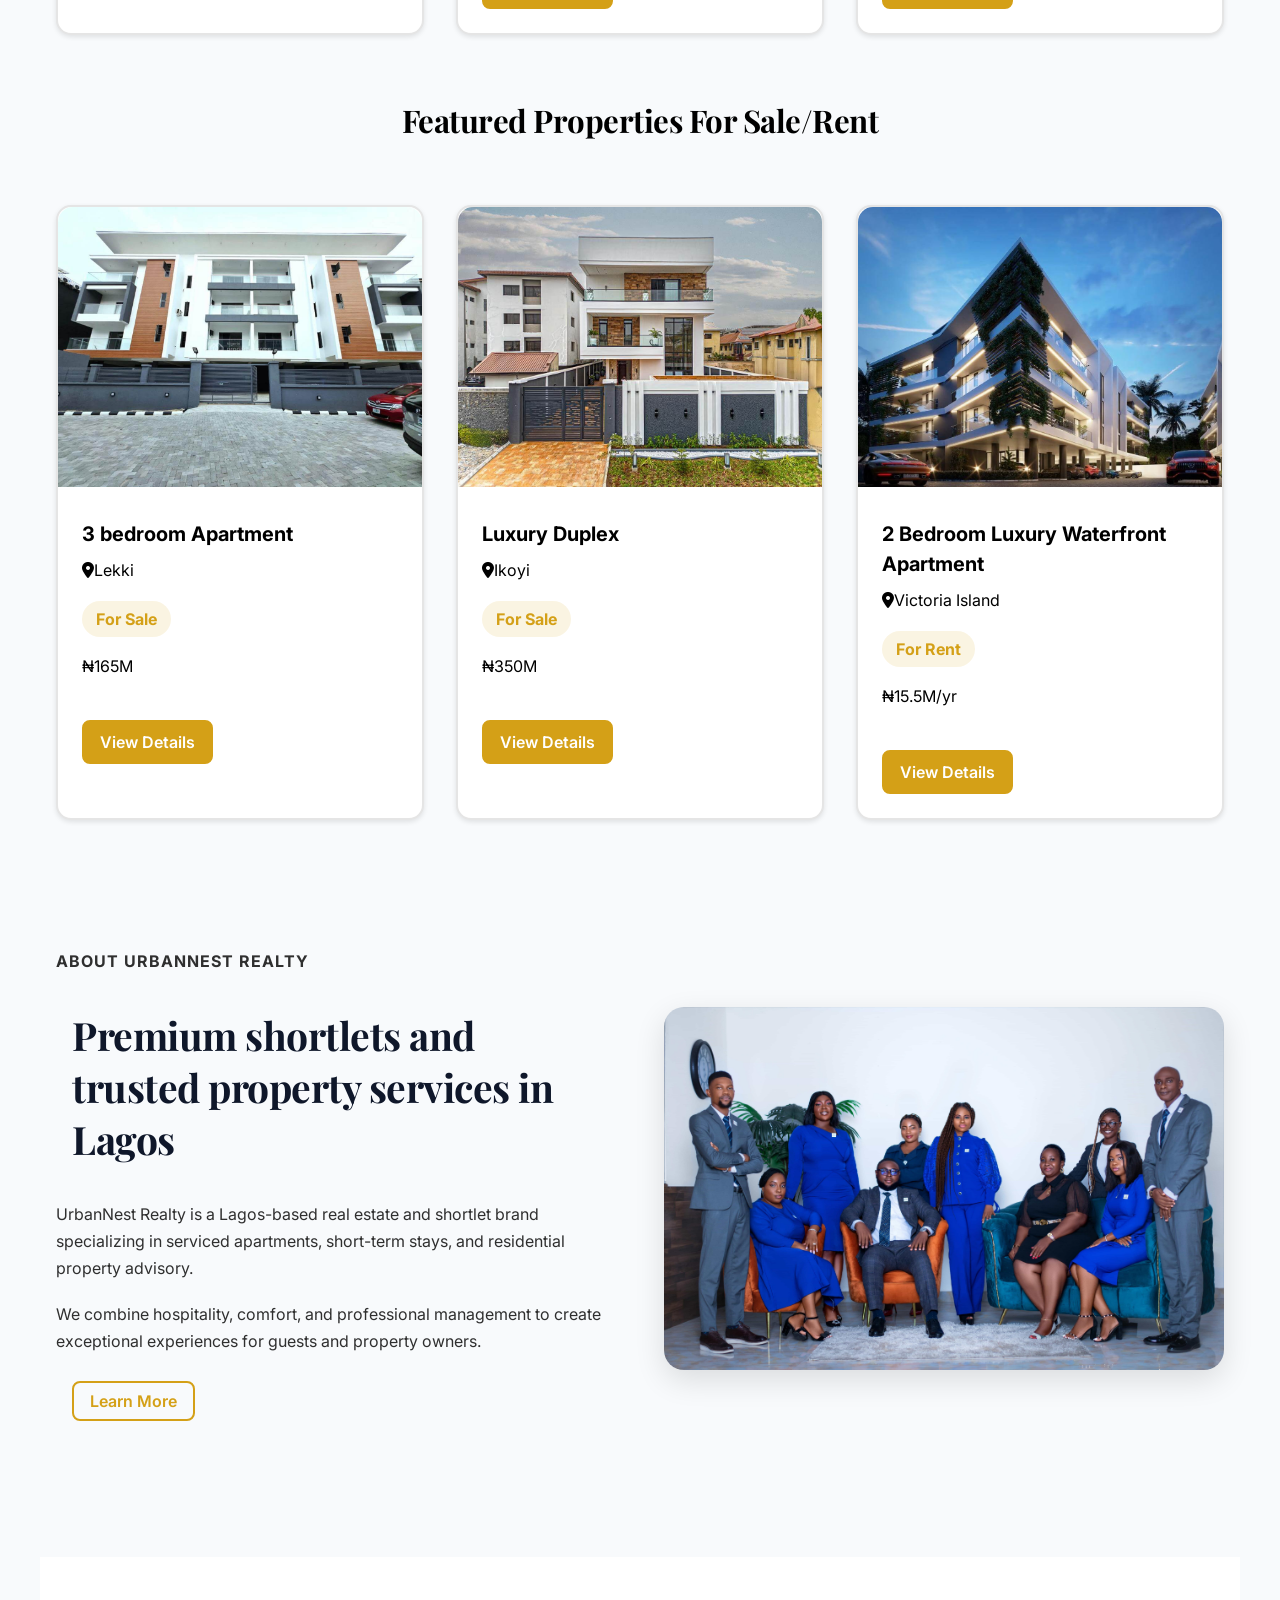
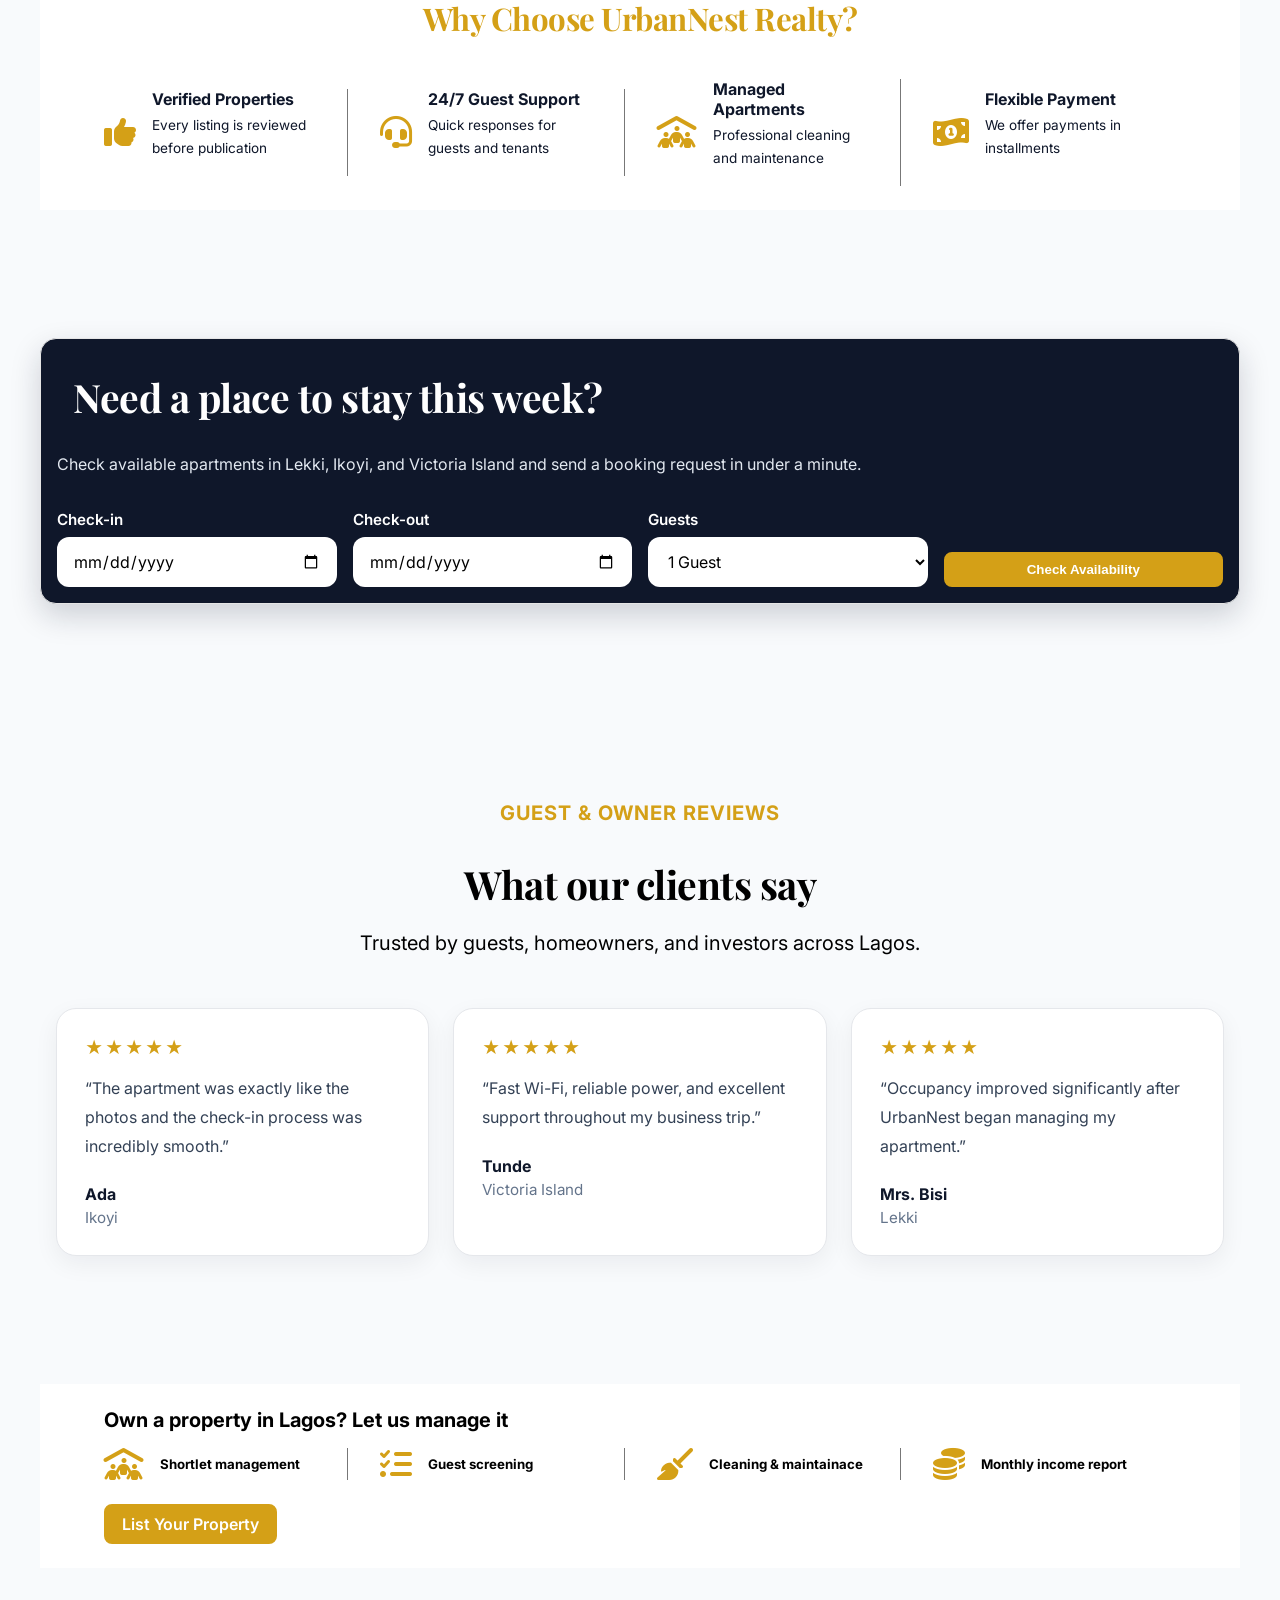
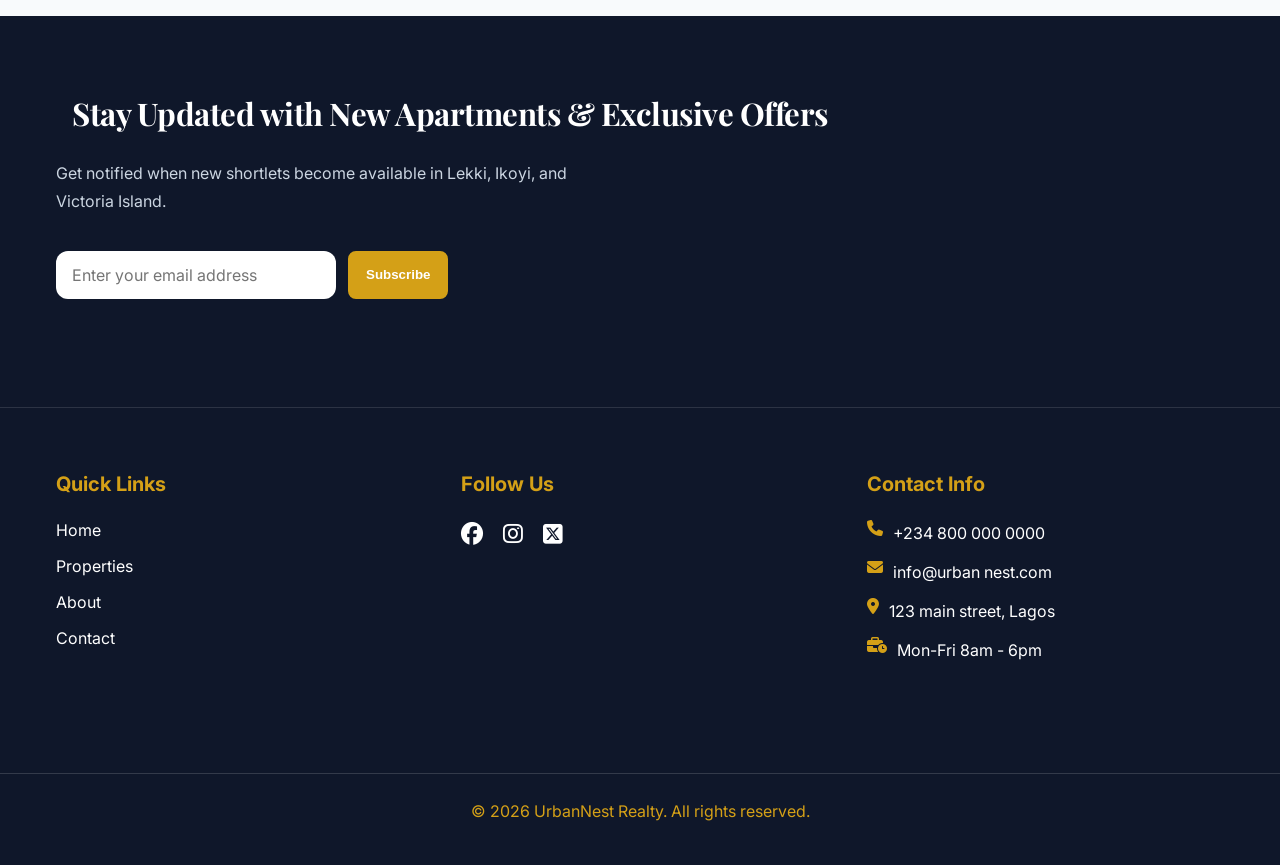
==== commit 5899815d: "Updates" ====
--- a/index.html
+++ b/index.html
@@ -27,6 +27,12 @@
                             <img src="Assets/Logo/Real_estate_logo.png" alt="UrbanNest Realty Logo">
                         </a>
                     </div>
+                    <ul class="nav-links">
+                        <li><a href="index.html">Home</a></li>
+                        <li><a href="#">Properties</a></li>
+                        <li><a href="#">About</a></li>
+                        <li><a href="#">Contact</a></li>
+                    </ul>
                     <button class="menu-btn" id="menuBtn" type="button" aria-label="Open menu">
                         <i class="fa-solid fa-bars"></i>
                     </button>
@@ -47,6 +53,7 @@
                         </div>
                     </div>
                 </nav>
+                
             </div>
         </header>
 
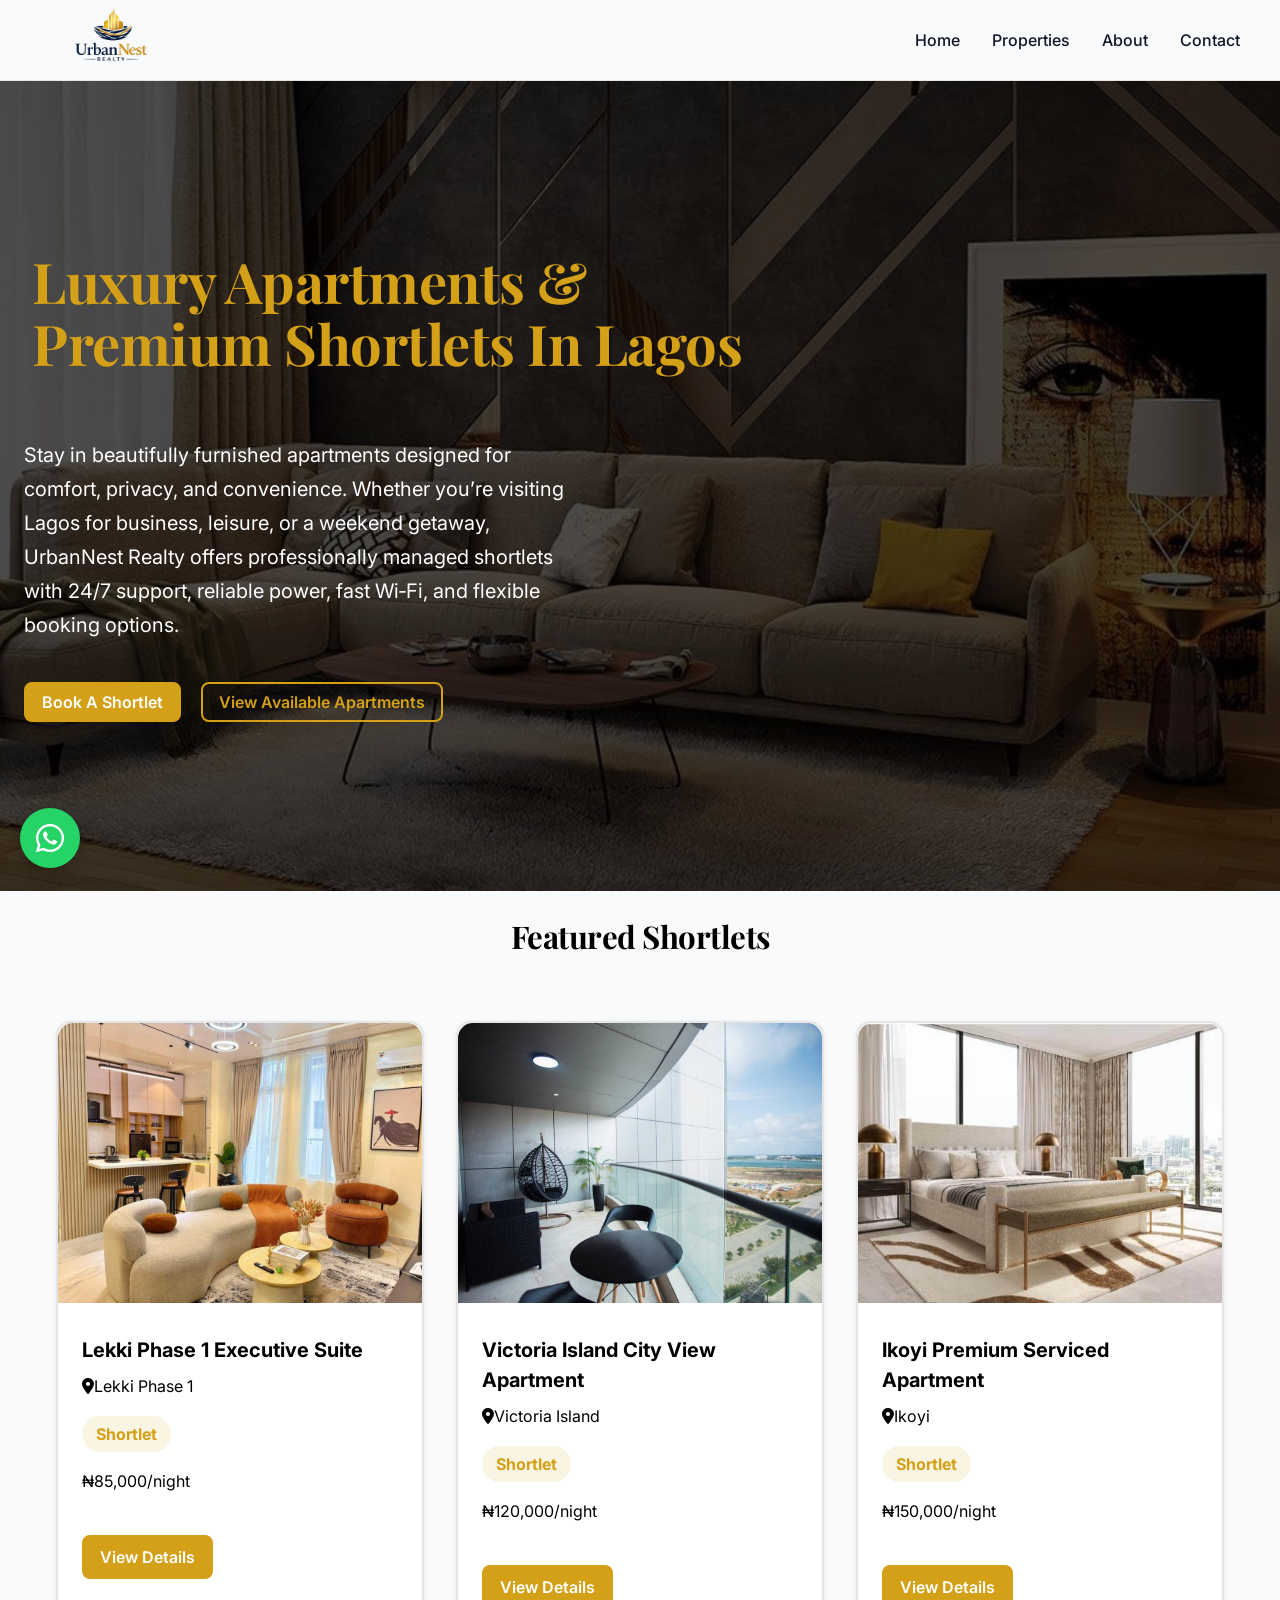
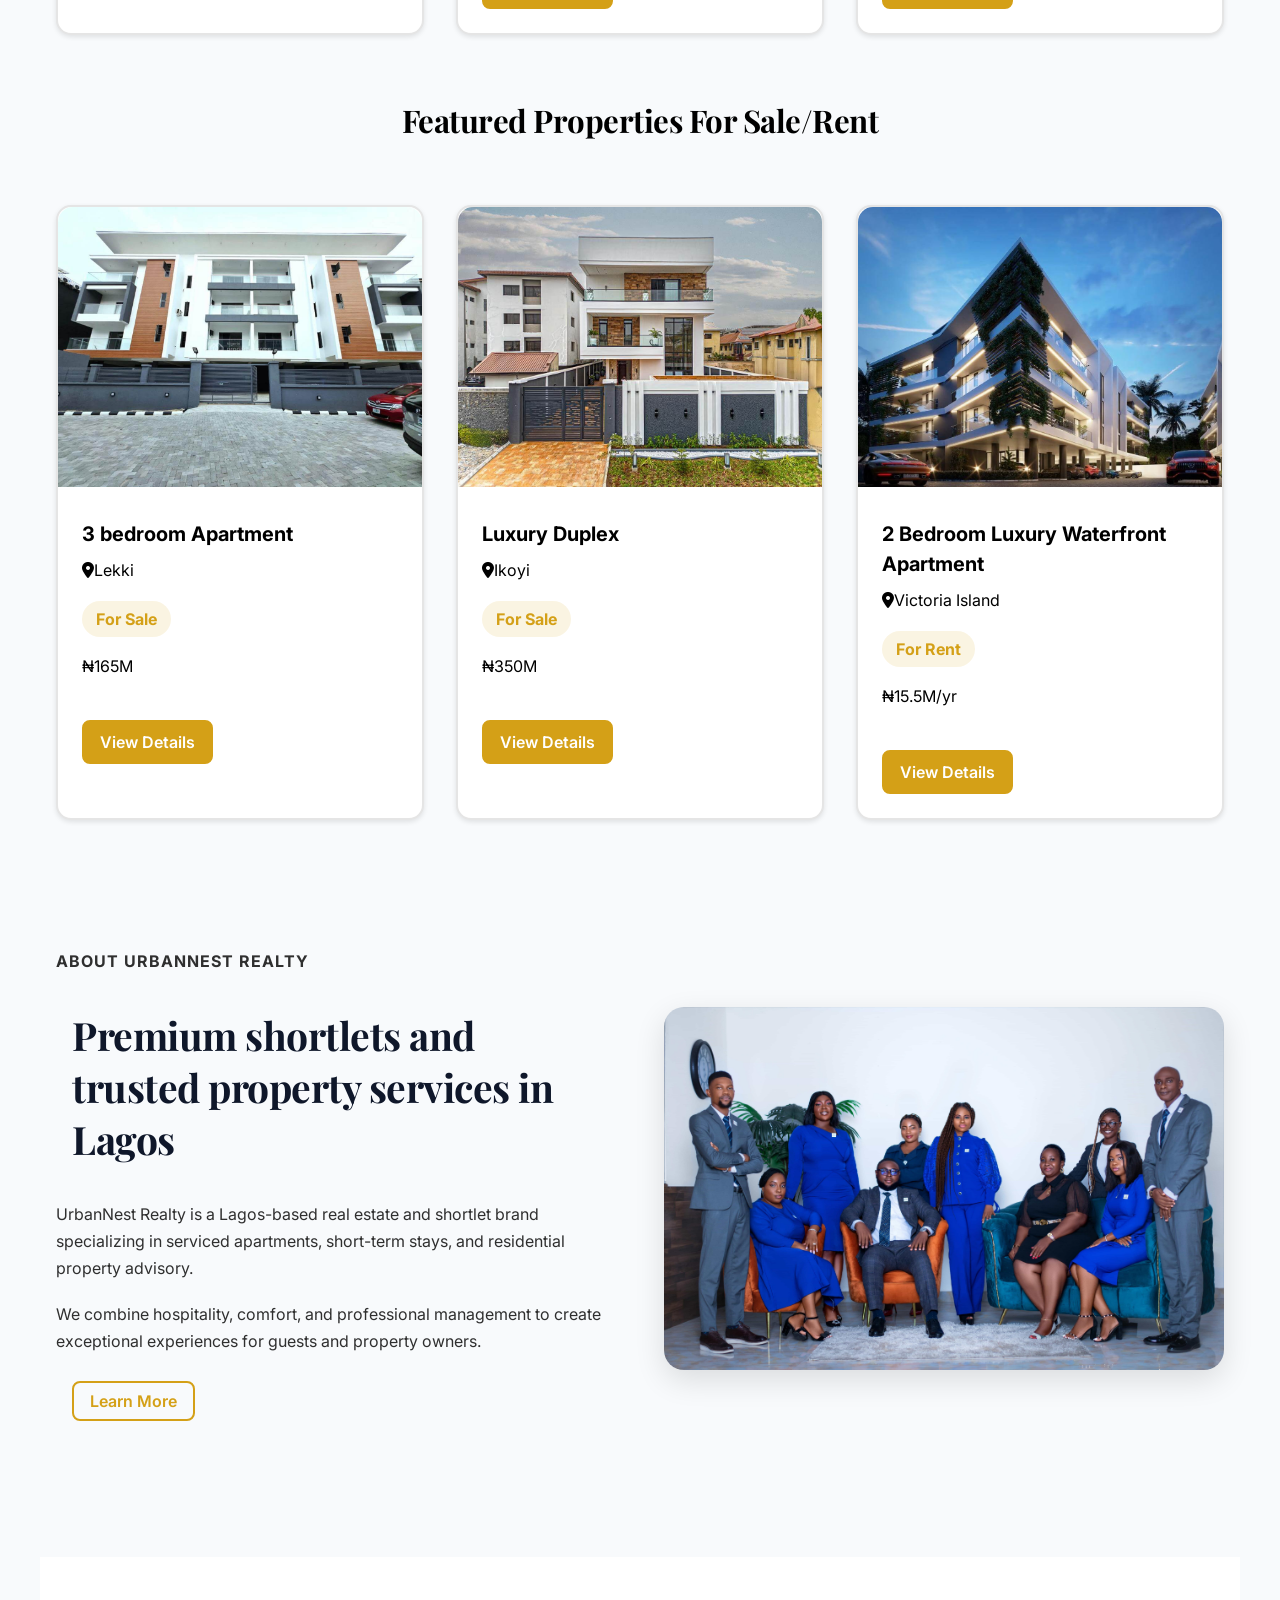
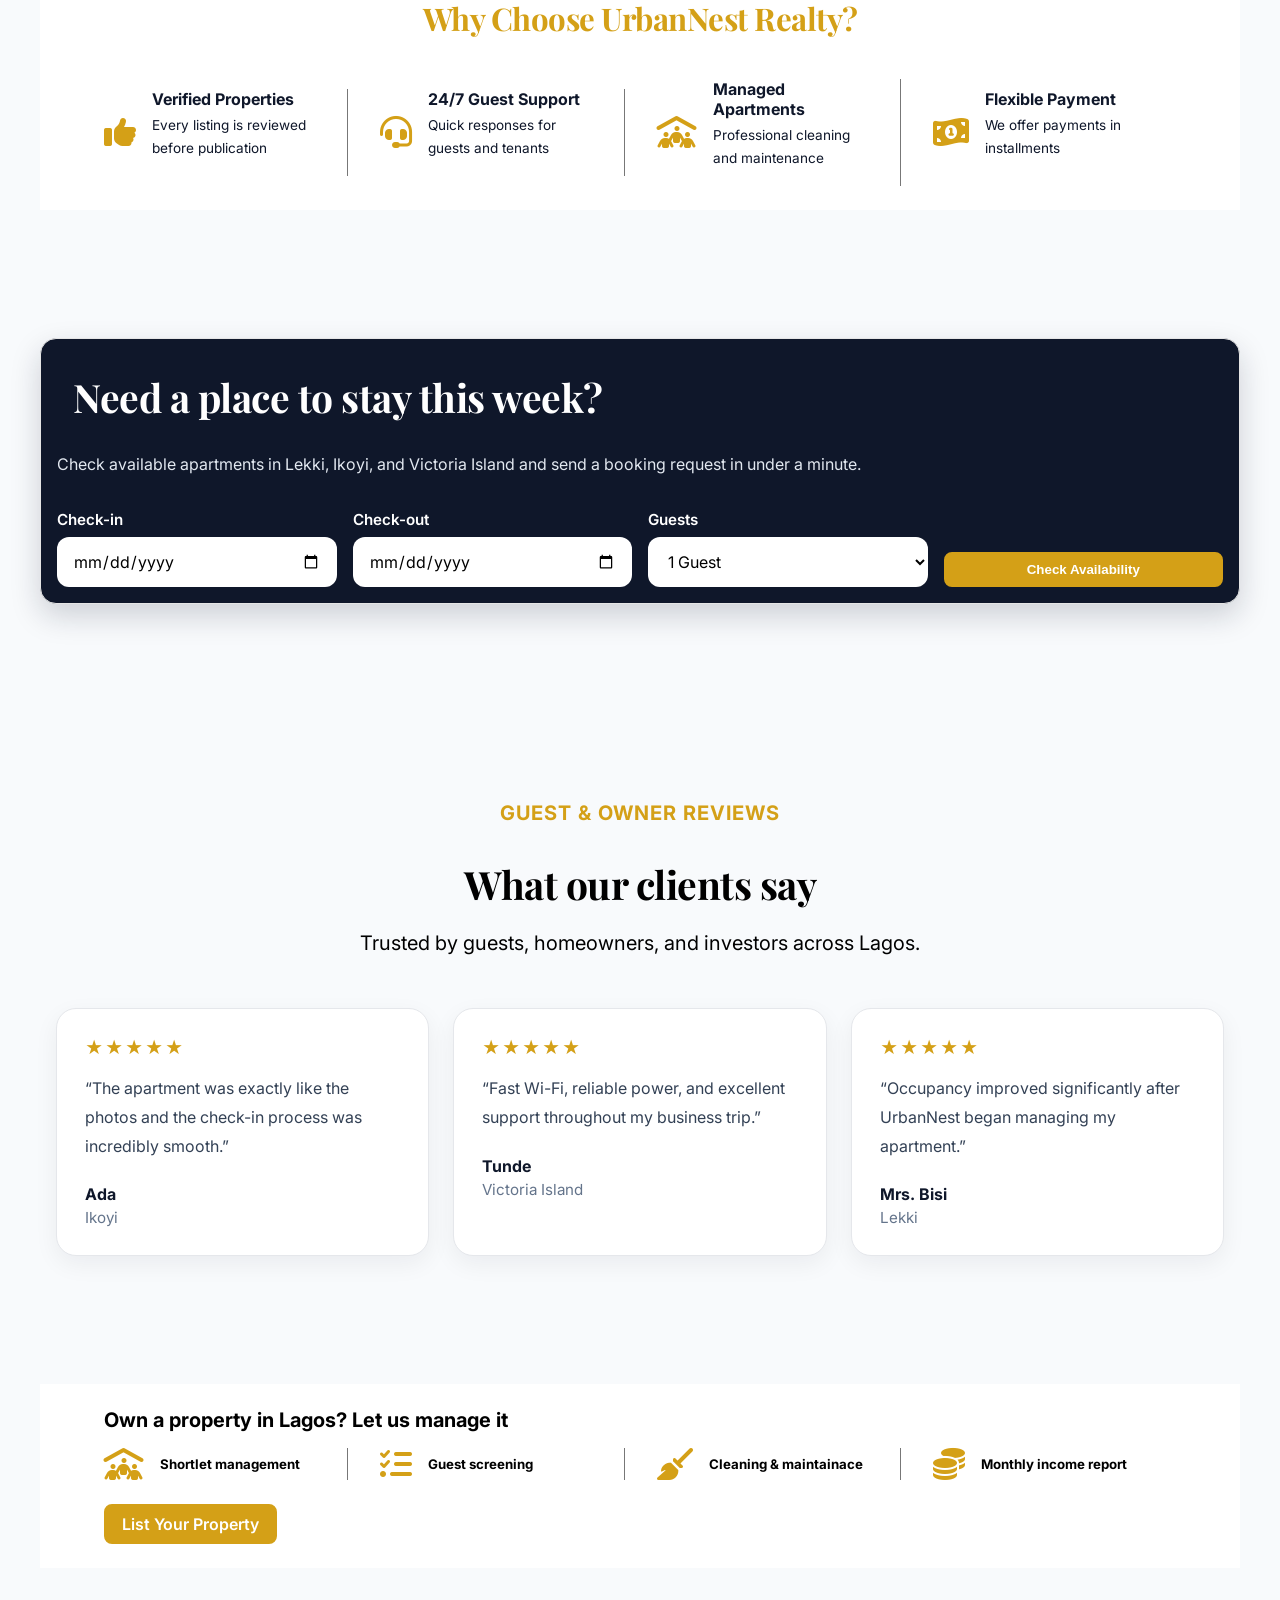
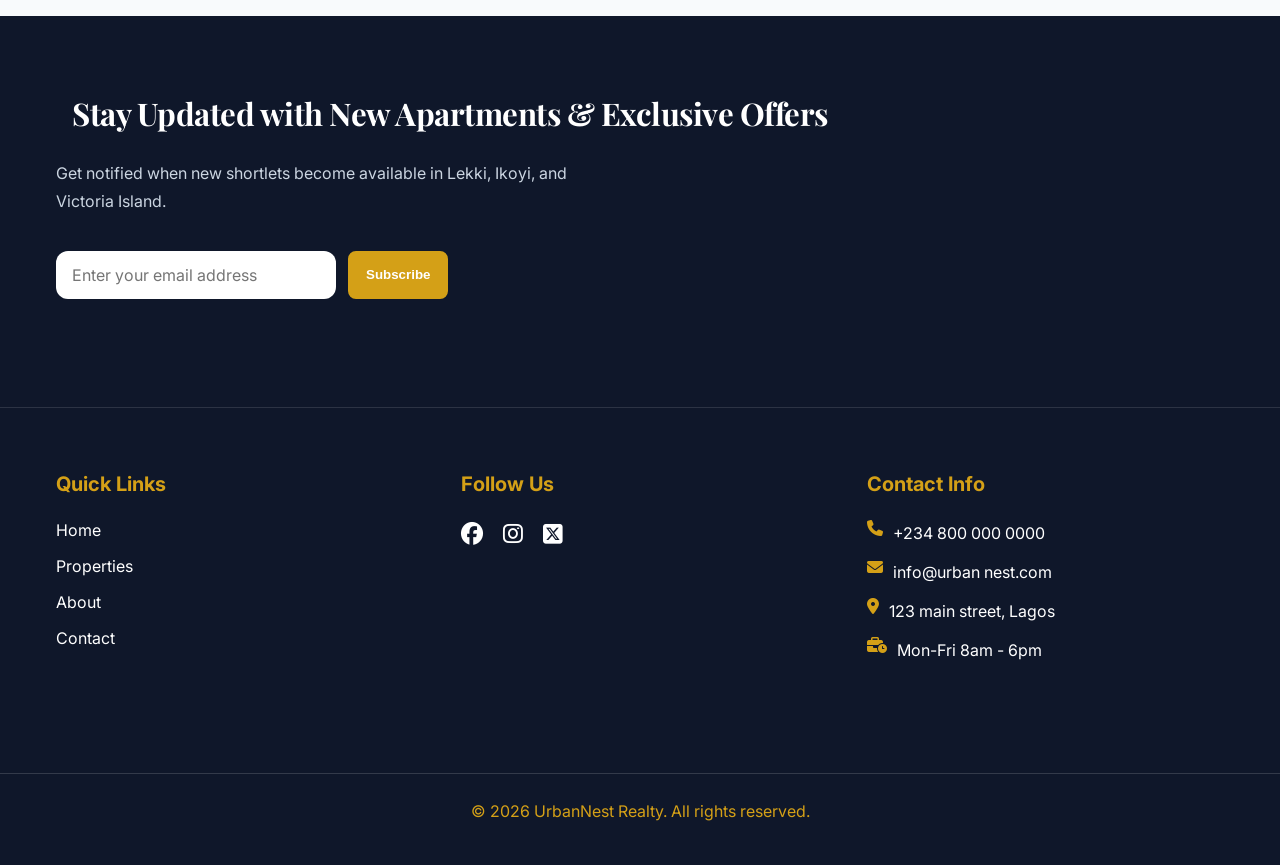
==== commit 33b2317d: "Update index.html" ====
--- a/index.html
+++ b/index.html
@@ -53,7 +53,7 @@
                         </div>
                     </div>
                 </nav>
-                
+
             </div>
         </header>
 
@@ -70,7 +70,7 @@
                             </p>
 
                             <a href="#" class="Btn">Book A Shortlet</a>
-                            <a href="#featured" class="btn-primary">View Shortlets</a>
+                            <a href="#featured" class="btn-primary">View Available Apartments</a>
                         </div>
 
                     </div>
@@ -83,7 +83,7 @@
                             UrbanNest Realty provides secure, fully furnished shortlets in Lagos’s most desirable neighborhoods.
                         </p>
                         <a href="#" class="Btn">Book A Shortlet</a>
-                        <a href="#featured" class="btn-primary">View Shortlets</a>
+                        <a href="#featured" class="btn-primary">View Available Apartments</a>
                     </div>
                 </div>
             </section>
--- a/CSS/stylesheet.css
+++ b/CSS/stylesheet.css
@@ -1271,41 +1271,19 @@
         display:none;
     }
 
+    /* Hide the mobile overlay completely on desktop */
     .nav-overlay{
-        position:static;
-        opacity:1;
-        visibility:visible;
-        background:none;
-        -webkit-backdrop-filter: none; /* Safari/iOS support */
-        backdrop-filter:none;
-    }
-
-    .mobile-nav{
-        position:static;
-        width:auto;
-        max-width:none;
-        height:auto;
-        background:none;
+        display:none;
+    }
+
+    /* If you later add a desktop nav list outside the overlay */
+    .navbar > .nav-links{
+        display:flex;
+        align-items:center;
+        gap:32px;
+        list-style:none;
+        margin:0;
         padding:0;
-        transform:none;
-        box-shadow:none;
-        flex-direction:row;
-        align-items:center;
-    }
-
-    .close-btn,
-    .mobile-cta{
-        display:none;
-    }
-
-    .mobile-nav .nav-links{
-        flex-direction:row;
-        gap:32px;
-    }
-
-    .mobile-nav .nav-links a{
-        color:var(--body-text);
-        font-size:1rem;
     }
 }
 
